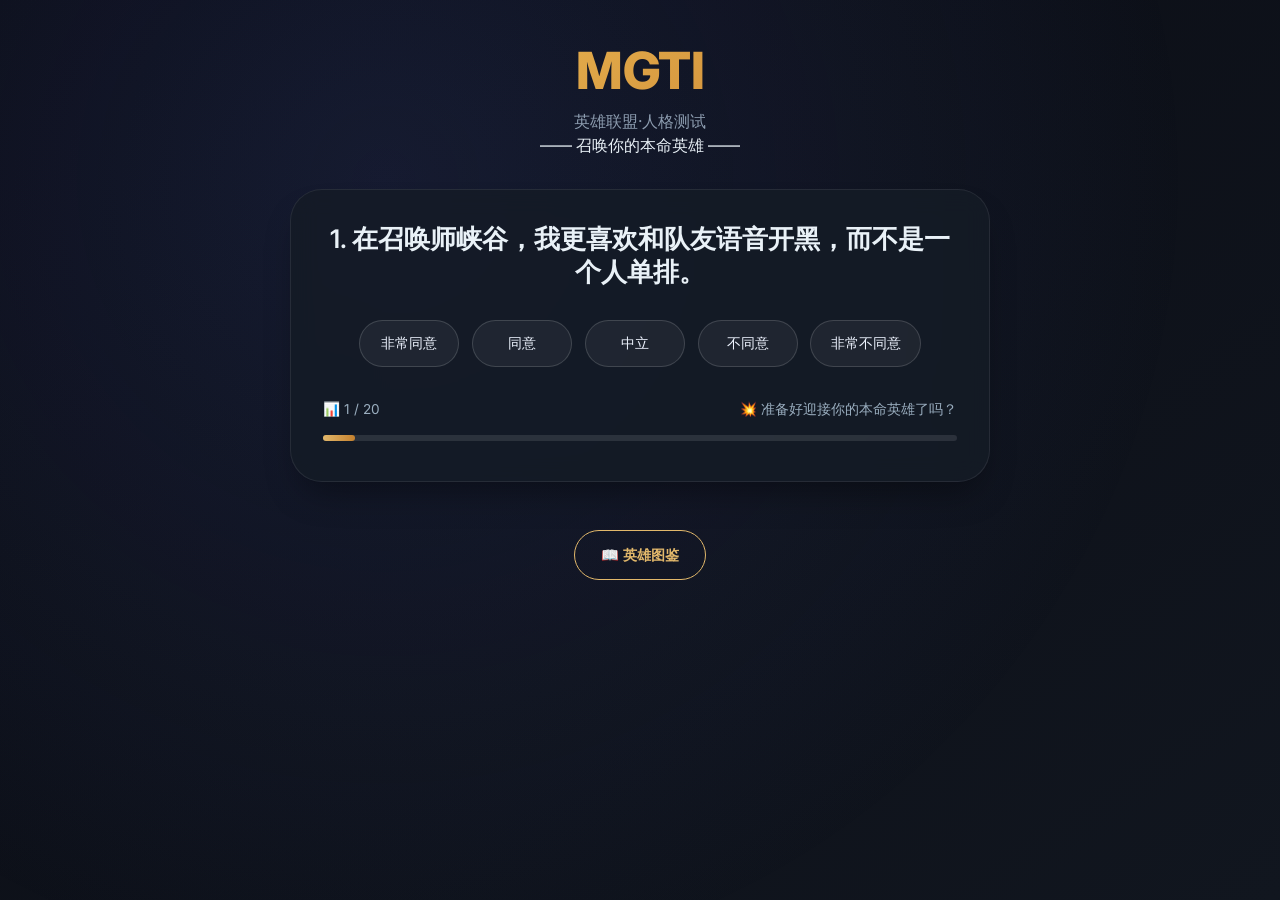
==== index.html @ b1c4b246 "root updated" ====
<!DOCTYPE html>
<html lang="zh-CN">

<head>
  <meta charset="UTF-8">
  <meta name="viewport" content="width=device-width, initial-scale=1.0, user-scalable=yes">
  <meta name="description" content="MGTI - 基于英雄联盟英雄人格的趣味测试，找到与你灵魂共鸣的英雄">
  <meta name="theme-color" content="#0a0c14">
  <title>MGTI · 英雄联盟人格测试</title>
  <link rel="stylesheet" href="frontend/css/style.css">
  <link
    href="https://fonts.googleapis.com/css2?family=Inter:opsz,wght@14..32,300;14..32,400;14..32,600;14..32,700&display=swap"
    rel="stylesheet">
</head>

<body>
  <div class="app-container">
    <main id="test-view" class="view active">
      <div class="hero-bg"></div>
      <div class="content-wrapper">
        <div class="brand">
          <h1>MGTI</h1>
          <p>英雄联盟·人格测试</p>
          <div class="brand-sub">—— 召唤你的本命英雄 ——</div>
        </div>

        <!-- 题目区域 -->
        <div id="question-area" class="question-card">
          <!-- 动态渲染题目 -->
        </div>

        <!-- 结果区域 -->
        <div id="result-area" class="result-card" style="display: none;">
          <!-- 动态渲染结果 -->
        </div>

        <!-- 进度提示（动态文案） -->
        <div id="progress-hint" class="progress-hint" style="display: none;"></div>

        <div class="nav-links">
          <a href="catalog.html" class="btn-outline">📖 英雄图鉴</a>
          <!-- 分享按钮将在结果页动态显示，此处预留容器 -->
        </div>
      </div>
    </main>
  </div>

  <script src="frontend/js/data.js"></script>
  <script src="frontend/js/test.js"></script>
</body>

</html>
---- frontend/css/style.css ----
* {
  margin: 0;
  padding: 0;
  box-sizing: border-box;
}

body {
  font-family: 'Inter', sans-serif;
  background: linear-gradient(145deg, #0a0c14 0%, #11161f 100%);
  color: #e9f1f7;
  min-height: 100vh;
  line-height: 1.5;
}

.app-container {
  max-width: 1280px;
  margin: 0 auto;
  padding: 2rem 1.5rem;
  position: relative;
}

.hero-bg {
  position: fixed;
  top: 0;
  left: 0;
  right: 0;
  bottom: 0;
  background: radial-gradient(circle at 30% 20%, rgba(80, 100, 200, 0.15), transparent 70%);
  pointer-events: none;
  z-index: 0;
}

.content-wrapper {
  position: relative;
  z-index: 2;
  max-width: 700px;
  margin: 0 auto;
}

.brand {
  text-align: center;
  margin-bottom: 2rem;
  animation: fadeInDown 0.6s ease;
}

.brand h1 {
  font-size: 3.2rem;
  font-weight: 800;
  background: linear-gradient(135deg, #f0c45a, #c87e2f);
  -webkit-background-clip: text;
  background-clip: text;
  color: transparent;
  letter-spacing: -0.5px;
}

.brand p {
  color: #8d9db0;
  font-size: 1rem;
}

.question-card,
.result-card {
  background: rgba(20, 28, 38, 0.85);
  backdrop-filter: blur(12px);
  border-radius: 32px;
  padding: 2rem 2rem 2.5rem;
  border: 1px solid rgba(255, 255, 255, 0.08);
  box-shadow: 0 20px 35px -12px rgba(0, 0, 0, 0.4);
  transition: all 0.25s;
  animation: fadeInUp 0.5s ease;
}

.question-text {
  font-size: 1.6rem;
  font-weight: 600;
  margin-bottom: 2rem;
  line-height: 1.3;
  text-align: center;
}

.options-list {
  display: flex;
  flex-wrap: wrap;
  justify-content: center;
  gap: 0.8rem;
  margin-bottom: 2rem;
}

.option-btn {
  background: rgba(255, 255, 255, 0.05);
  border: 1px solid rgba(255, 255, 255, 0.15);
  border-radius: 60px;
  padding: 0.8rem 1.2rem;
  font-size: 0.9rem;
  font-weight: 500;
  text-align: center;
  cursor: pointer;
  transition: all 0.2s;
  color: #eef4ff;
  min-width: 100px;
}

.option-btn:hover {
  background: rgba(210, 180, 100, 0.2);
  border-color: #e2b86b;
  transform: translateY(-2px);
}

.progress-info {
  display: flex;
  justify-content: space-between;
  font-size: 0.85rem;
  color: #9aaebf;
  margin-top: 1rem;
}

.result-card {
  text-align: center;
}

.champion-match {
  margin: 1.5rem 0;
}

.result-avatar {
  margin-bottom: 0.8rem;
}

.result-avatar img {
  width: 100px;
  height: 100px;
  border-radius: 50%;
  object-fit: cover;
  border: 2px solid #e2b86b;
}

.match-name {
  font-size: 2rem;
  font-weight: 800;
  background: linear-gradient(120deg, #ffd966, #ff9f4a);
  -webkit-background-clip: text;
  background-clip: text;
  color: transparent;
  margin: 0.5rem 0;
}

.match-title {
  font-size: 1rem;
  color: #c0cfdf;
}

.mbti-badge {
  display: inline-block;
  background: #2a3a44;
  padding: 0.3rem 1rem;
  border-radius: 40px;
  font-weight: 700;
  letter-spacing: 1px;
  margin: 1rem 0;
}

/* 深度解析区域样式 - 增强卡片感 */
.analysis-section {
  background: rgba(0, 0, 0, 0.4);
  border-radius: 28px;
  padding: 1.5rem;
  margin: 1.5rem 0;
  text-align: left;
  backdrop-filter: blur(4px);
  border: 1px solid rgba(226, 184, 107, 0.2);
}

.analysis-section h3 {
  font-size: 1.3rem;
  margin-bottom: 0.8rem;
  color: #e2b86b;
  border-left: 4px solid #e2b86b;
  padding-left: 12px;
}

.analysis-section p {
  margin-bottom: 0.8rem;
  line-height: 1.5;
}

.analysis-grid {
  display: flex;
  gap: 1rem;
  margin: 1rem 0;
  flex-wrap: wrap;
}

.strengths,
.weaknesses {
  flex: 1;
  background: rgba(255, 255, 255, 0.05);
  border-radius: 20px;
  padding: 1rem;
  min-width: 180px;
  transition: transform 0.2s;
}

.strengths:hover,
.weaknesses:hover {
  transform: translateY(-3px);
  background: rgba(255, 255, 255, 0.08);
}

.strengths strong,
.weaknesses strong {
  display: block;
  font-size: 1rem;
  margin-bottom: 0.5rem;
  color: #e2b86b;
}

.advice,
.quote {
  margin-top: 1rem;
  padding: 1rem;
  background: rgba(255, 255, 255, 0.03);
  border-radius: 20px;
  transition: background 0.2s;
}

.advice strong,
.quote strong {
  display: block;
  font-size: 0.95rem;
  margin-bottom: 0.5rem;
  color: #e2b86b;
}

.quote {
  font-style: italic;
  color: #d4c5a9;
  border-left: 3px solid #e2b86b;
}

/* 故事预览区域优化 */
.story-preview {
  background: rgba(0, 0, 0, 0.3);
  padding: 1.2rem;
  border-radius: 24px;
  margin: 1.5rem 0;
  font-size: 0.9rem;
  max-height: 200px;
  overflow-y: auto;
  text-align: left;
  color: #cbdbe2;
  border: 1px solid rgba(255, 255, 255, 0.05);
}

.story-preview strong {
  color: #e2b86b;
  display: block;
  margin-bottom: 0.5rem;
}

/* 按钮样式增强 */
.btn-primary,
.btn-outline {
  display: inline-block;
  padding: 0.8rem 1.6rem;
  border-radius: 40px;
  font-weight: 600;
  text-decoration: none;
  transition: 0.2s;
  cursor: pointer;
  border: none;
  font-size: 0.9rem;
}

.btn-primary {
  background: linear-gradient(95deg, #e2b86b, #c5812e);
  color: #0f111a;
  box-shadow: 0 6px 14px rgba(0, 0, 0, 0.2);
}

.btn-primary:hover {
  transform: translateY(-2px);
  filter: brightness(1.05);
}

.btn-outline {
  background: transparent;
  border: 1px solid #e2b86b;
  color: #e2b86b;
  margin-top: 1rem;
}

.btn-outline:hover {
  background: rgba(226, 184, 107, 0.1);
  transform: translateY(-2px);
}

/* 分享按钮样式（新增） */
.btn-share {
  background: rgba(255, 255, 255, 0.1);
  border: 1px solid rgba(255, 255, 255, 0.2);
  color: #fff;
  margin-left: 0.5rem;
}

.btn-share:hover {
  background: rgba(226, 184, 107, 0.2);
  border-color: #e2b86b;
}

.nav-links {
  text-align: center;
  margin-top: 2rem;
}

/* 图鉴页面样式 */
.catalog-page {
  max-width: 1400px;
}

.catalog-header {
  text-align: center;
  margin-bottom: 2rem;
  animation: fadeInDown 0.5s ease;
}

.filter-bar {
  display: flex;
  justify-content: center;
  gap: 1rem;
  flex-wrap: wrap;
  margin: 1.5rem 0;
}

.search-input,
.mbti-filter {
  padding: 0.7rem 1.2rem;
  border-radius: 60px;
  background: #1e2a32;
  border: 1px solid #33454f;
  color: white;
  font-size: 0.9rem;
  outline: none;
  transition: all 0.2s;
}

.search-input:focus,
.mbti-filter:focus {
  border-color: #e2b86b;
}

.champion-grid {
  display: grid;
  grid-template-columns: repeat(auto-fill, minmax(280px, 1fr));
  gap: 1.5rem;
  margin: 2rem 0;
}

.champion-card {
  background: rgba(15, 23, 32, 0.7);
  backdrop-filter: blur(6px);
  border-radius: 28px;
  padding: 1.2rem;
  border: 1px solid rgba(255, 255, 255, 0.05);
  transition: 0.2s;
  cursor: pointer;
  text-align: center;
  animation: fadeInUp 0.4s ease;
}

.champion-card:hover {
  transform: translateY(-5px);
  border-color: #e2b86b;
  background: rgba(30, 40, 52, 0.85);
}

.champion-avatar {
  width: 80px;
  height: 80px;
  margin: 0 auto 0.8rem;
  border-radius: 50%;
  overflow: hidden;
  background: #1e2a32;
  border: 2px solid #e2b86b;
}

.champion-avatar img {
  width: 100%;
  height: 100%;
  object-fit: cover;
}

.champion-name {
  font-size: 1.5rem;
  font-weight: 700;
  margin-bottom: 0.25rem;
}

.champion-title {
  font-size: 0.8rem;
  color: #b7c9d9;
  margin-bottom: 0.5rem;
}

.champion-mbti {
  display: inline-block;
  background: #2c3e44;
  padding: 0.2rem 0.8rem;
  border-radius: 20px;
  font-size: 0.7rem;
  font-weight: 600;
  margin: 0.5rem 0;
}

.story-snippet {
  font-size: 0.8rem;
  color: #b0bed0;
  line-height: 1.4;
  display: -webkit-box;
  -webkit-line-clamp: 3;
  -webkit-box-orient: vertical;
  overflow: hidden;
}

.back-home {
  text-align: center;
  margin-top: 2rem;
}

.loading {
  text-align: center;
  padding: 3rem;
  color: #aaa;
}

/* 模态框样式 */
.modal {
  display: none;
  position: fixed;
  top: 0;
  left: 0;
  width: 100%;
  height: 100%;
  background: rgba(0, 0, 0, 0.85);
  backdrop-filter: blur(10px);
  z-index: 1000;
  justify-content: center;
  align-items: center;
}

.modal-content {
  background: #141e26;
  max-width: 650px;
  width: 90%;
  border-radius: 32px;
  padding: 2rem;
  position: relative;
  border: 1px solid #e2b86b;
  max-height: 85vh;
  overflow-y: auto;
  animation: zoomIn 0.3s ease;
}

.close-modal {
  position: absolute;
  top: 15px;
  right: 25px;
  font-size: 28px;
  cursor: pointer;
  color: #ccc;
  transition: color 0.2s;
}

.close-modal:hover {
  color: #e2b86b;
}

.modal-splash {
  margin-bottom: 1rem;
  border-radius: 16px;
  overflow: hidden;
}

.modal-splash img {
  width: 100%;
  display: block;
}

/* 动画定义 */
@keyframes fadeInDown {
  from {
    opacity: 0;
    transform: translateY(-20px);
  }

  to {
    opacity: 1;
    transform: translateY(0);
  }
}

@keyframes fadeInUp {
  from {
    opacity: 0;
    transform: translateY(20px);
  }

  to {
    opacity: 1;
    transform: translateY(0);
  }
}

@keyframes zoomIn {
  from {
    opacity: 0;
    transform: scale(0.95);
  }

  to {
    opacity: 1;
    transform: scale(1);
  }
}

/* 响应式调整 */
@media (max-width: 640px) {
  .app-container {
    padding: 1rem;
  }

  .question-text {
    font-size: 1.3rem;
  }

  .option-btn {
    padding: 0.6rem 1rem;
    font-size: 0.8rem;
    min-width: 70px;
  }

  .champion-grid {
    grid-template-columns: repeat(auto-fill, minmax(220px, 1fr));
  }

  .champion-name {
    font-size: 1.2rem;
  }

  .modal-content {
    padding: 1.2rem;
  }

  .analysis-grid {
    flex-direction: column;
  }
}
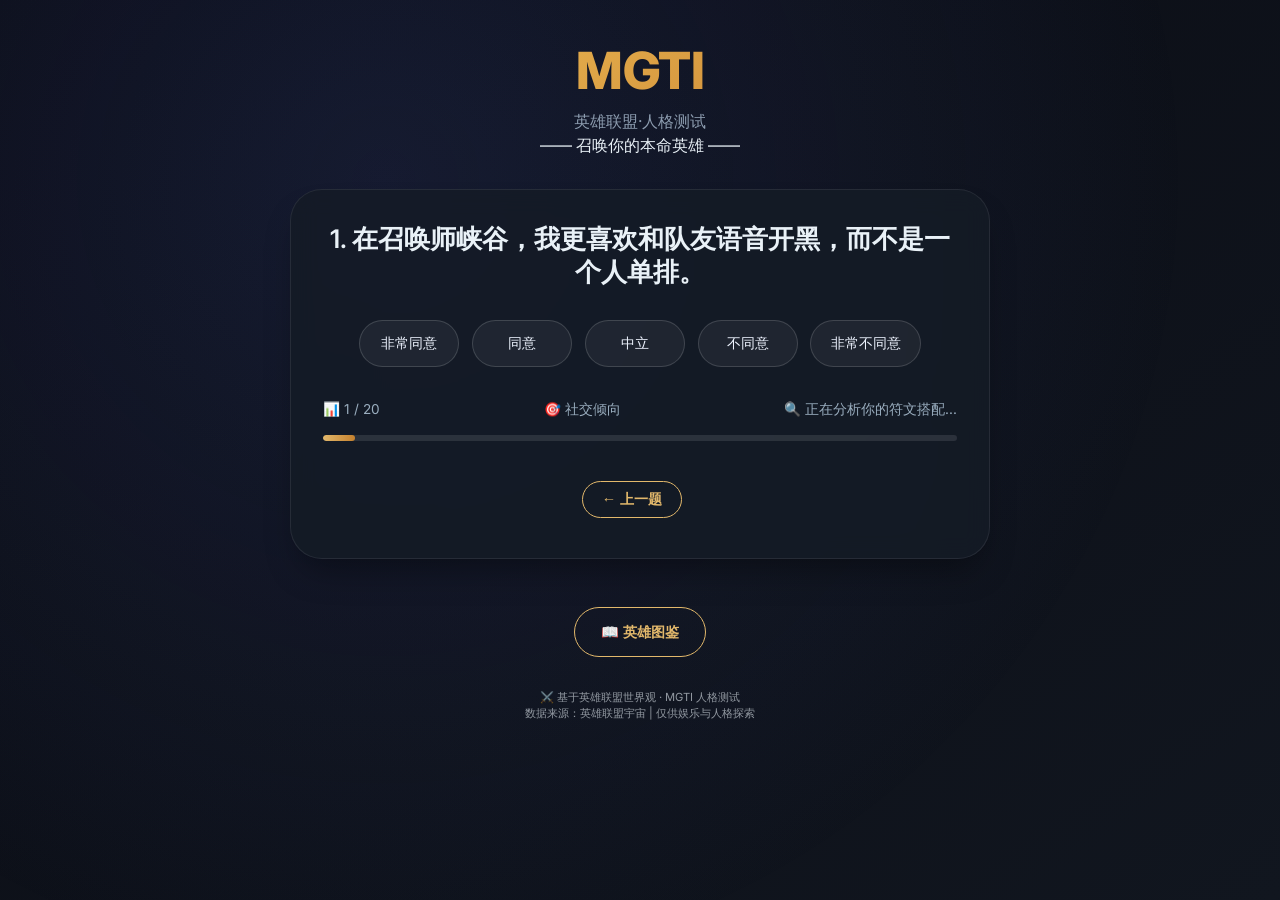
==== commit 2bd01aab: "v2.0 outfit changed" ====
--- a/index.html
+++ b/index.html
@@ -4,13 +4,16 @@
 <head>
   <meta charset="UTF-8">
   <meta name="viewport" content="width=device-width, initial-scale=1.0, user-scalable=yes">
-  <meta name="description" content="MGTI - 基于英雄联盟英雄人格的趣味测试，找到与你灵魂共鸣的英雄">
+  <meta name="description" content="MGTI - 基于英雄联盟英雄人格的趣味测试，通过MBTI人格理论找到与你灵魂共鸣的本命英雄">
+  <meta name="keywords" content="英雄联盟,MBTI,人格测试,英雄联盟测试,本命英雄,符文之地">
   <meta name="theme-color" content="#0a0c14">
-  <title>MGTI · 英雄联盟人格测试</title>
+  <title>MGTI · 英雄联盟人格测试 · 召唤你的本命英雄</title>
   <link rel="stylesheet" href="frontend/css/style.css">
   <link
     href="https://fonts.googleapis.com/css2?family=Inter:opsz,wght@14..32,300;14..32,400;14..32,600;14..32,700&display=swap"
     rel="stylesheet">
+  <!-- 可选：添加 favicon -->
+  <!-- <link rel="icon" type="image/x-icon" href="favicon.ico"> -->
 </head>
 
 <body>
@@ -24,9 +27,19 @@
           <div class="brand-sub">—— 召唤你的本命英雄 ——</div>
         </div>
 
+        <!-- 进度恢复提示横幅（默认隐藏，由 test.js 控制） -->
+        <div id="resume-banner"
+          style="display: none; background: rgba(226, 184, 107, 0.2); border: 1px solid #e2b86b; border-radius: 60px; padding: 0.8rem 1rem; margin-bottom: 1.5rem; text-align: center; backdrop-filter: blur(8px);">
+          <span>📌 检测到未完成的测试，是否继续？</span>
+          <button id="resume-yes"
+            style="margin-left: 1rem; background: #e2b86b; border: none; border-radius: 40px; padding: 0.3rem 1rem; cursor: pointer; font-weight: bold;">继续</button>
+          <button id="resume-no"
+            style="margin-left: 0.5rem; background: transparent; border: 1px solid #e2b86b; border-radius: 40px; padding: 0.3rem 1rem; cursor: pointer;">重新开始</button>
+        </div>
+
         <!-- 题目区域 -->
         <div id="question-area" class="question-card">
-          <!-- 动态渲染题目 -->
+          <div class="loading">✨ 正在加载召唤师峡谷...</div>
         </div>
 
         <!-- 结果区域 -->
@@ -34,13 +47,14 @@
           <!-- 动态渲染结果 -->
         </div>
 
-        <!-- 进度提示（动态文案） -->
-        <div id="progress-hint" class="progress-hint" style="display: none;"></div>
-
         <div class="nav-links">
           <a href="catalog.html" class="btn-outline">📖 英雄图鉴</a>
-          <!-- 分享按钮将在结果页动态显示，此处预留容器 -->
         </div>
+
+        <footer style="text-align: center; margin-top: 2rem; font-size: 0.7rem; opacity: 0.6;">
+          <p>⚔️ 基于英雄联盟世界观 · MGTI 人格测试</p>
+          <p>数据来源：英雄联盟宇宙 | 仅供娱乐与人格探索</p>
+        </footer>
       </div>
     </main>
   </div>
--- a/frontend/css/style.css
+++ b/frontend/css/style.css
@@ -10,6 +10,7 @@
   color: #e9f1f7;
   min-height: 100vh;
   line-height: 1.5;
+  overflow-x: hidden;
 }
 
 .app-container {
@@ -19,6 +20,7 @@
   position: relative;
 }
 
+/* 动态背景光效 */
 .hero-bg {
   position: fixed;
   top: 0;
@@ -28,6 +30,24 @@
   background: radial-gradient(circle at 30% 20%, rgba(80, 100, 200, 0.15), transparent 70%);
   pointer-events: none;
   z-index: 0;
+  animation: bgPulse 12s ease-in-out infinite;
+}
+
+@keyframes bgPulse {
+  0% {
+    opacity: 0.5;
+    transform: scale(1);
+  }
+
+  50% {
+    opacity: 1;
+    transform: scale(1.05);
+  }
+
+  100% {
+    opacity: 0.5;
+    transform: scale(1);
+  }
 }
 
 .content-wrapper {
@@ -67,7 +87,7 @@
   border: 1px solid rgba(255, 255, 255, 0.08);
   box-shadow: 0 20px 35px -12px rgba(0, 0, 0, 0.4);
   transition: all 0.25s;
-  animation: fadeInUp 0.5s ease;
+  animation: fadeInUp 0.5s cubic-bezier(0.2, 0.9, 0.4, 1.1);
 }
 
 .question-text {
@@ -98,12 +118,21 @@
   transition: all 0.2s;
   color: #eef4ff;
   min-width: 100px;
+  /* 移动端触摸优化 */
+  min-height: 44px;
+  touch-action: manipulation;
 }
 
 .option-btn:hover {
   background: rgba(210, 180, 100, 0.2);
   border-color: #e2b86b;
   transform: translateY(-2px);
+}
+
+.option-btn:active {
+  transform: scale(0.96);
+  background: rgba(210, 180, 100, 0.4);
+  box-shadow: 0 2px 8px rgba(0, 0, 0, 0.3);
 }
 
 .progress-info {
@@ -114,6 +143,35 @@
   margin-top: 1rem;
 }
 
+/* 进度条美化：渐变条纹 + 发光 */
+.progress-bar-container {
+  margin-top: 1rem;
+  height: 6px;
+  background: rgba(255, 255, 255, 0.1);
+  border-radius: 3px;
+  overflow: hidden;
+}
+
+.progress-bar-fill {
+  width: 0%;
+  height: 100%;
+  background: linear-gradient(90deg, #e2b86b, #c5812e, #e2b86b);
+  background-size: 200% 100%;
+  border-radius: 3px;
+  transition: width 0.3s ease;
+  animation: shimmer 1.5s infinite linear;
+}
+
+@keyframes shimmer {
+  0% {
+    background-position: 100% 0;
+  }
+
+  100% {
+    background-position: -100% 0;
+  }
+}
+
 .result-card {
   text-align: center;
 }
@@ -132,6 +190,11 @@
   border-radius: 50%;
   object-fit: cover;
   border: 2px solid #e2b86b;
+  transition: transform 0.3s;
+}
+
+.result-avatar img:hover {
+  transform: scale(1.05);
 }
 
 .match-name {
@@ -168,6 +231,12 @@
   text-align: left;
   backdrop-filter: blur(4px);
   border: 1px solid rgba(226, 184, 107, 0.2);
+  transition: transform 0.2s, box-shadow 0.2s;
+}
+
+.analysis-section:hover {
+  transform: translateY(-2px);
+  box-shadow: 0 10px 20px -5px rgba(0, 0, 0, 0.4);
 }
 
 .analysis-section h3 {
@@ -280,6 +349,7 @@
 .btn-primary:hover {
   transform: translateY(-2px);
   filter: brightness(1.05);
+  box-shadow: 0 8px 18px rgba(0, 0, 0, 0.3);
 }
 
 .btn-outline {
@@ -294,7 +364,7 @@
   transform: translateY(-2px);
 }
 
-/* 分享按钮样式（新增） */
+/* 分享按钮样式 */
 .btn-share {
   background: rgba(255, 255, 255, 0.1);
   border: 1px solid rgba(255, 255, 255, 0.2);
@@ -341,6 +411,7 @@
   font-size: 0.9rem;
   outline: none;
   transition: all 0.2s;
+  min-height: 44px;
 }
 
 .search-input:focus,
@@ -361,16 +432,17 @@
   border-radius: 28px;
   padding: 1.2rem;
   border: 1px solid rgba(255, 255, 255, 0.05);
-  transition: 0.2s;
+  transition: all 0.25s cubic-bezier(0.2, 0.9, 0.4, 1.1);
   cursor: pointer;
   text-align: center;
   animation: fadeInUp 0.4s ease;
 }
 
 .champion-card:hover {
-  transform: translateY(-5px);
+  transform: translateY(-6px) scale(1.02);
   border-color: #e2b86b;
-  background: rgba(30, 40, 52, 0.85);
+  background: rgba(30, 40, 52, 0.9);
+  box-shadow: 0 20px 25px -12px rgba(0, 0, 0, 0.5);
 }
 
 .champion-avatar {
@@ -381,6 +453,11 @@
   overflow: hidden;
   background: #1e2a32;
   border: 2px solid #e2b86b;
+  transition: transform 0.2s;
+}
+
+.champion-card:hover .champion-avatar {
+  transform: scale(1.05);
 }
 
 .champion-avatar img {
@@ -409,6 +486,12 @@
   font-size: 0.7rem;
   font-weight: 600;
   margin: 0.5rem 0;
+  transition: background 0.2s;
+}
+
+.champion-card:hover .champion-mbti {
+  background: #e2b86b;
+  color: #0f111a;
 }
 
 .story-snippet {
@@ -430,6 +513,20 @@
   text-align: center;
   padding: 3rem;
   color: #aaa;
+  animation: pulse 1.2s infinite ease-in-out;
+}
+
+@keyframes pulse {
+
+  0%,
+  100% {
+    opacity: 0.6;
+  }
+
+  50% {
+    opacity: 1;
+    text-shadow: 0 0 5px rgba(226, 184, 107, 0.5);
+  }
 }
 
 /* 模态框样式 */
@@ -460,6 +557,21 @@
   animation: zoomIn 0.3s ease;
 }
 
+/* 模态框滚动条美化 */
+.modal-content::-webkit-scrollbar {
+  width: 6px;
+}
+
+.modal-content::-webkit-scrollbar-track {
+  background: #1e2a32;
+  border-radius: 3px;
+}
+
+.modal-content::-webkit-scrollbar-thumb {
+  background: #e2b86b;
+  border-radius: 3px;
+}
+
 .close-modal {
   position: absolute;
   top: 15px;
@@ -536,6 +648,7 @@
     padding: 0.6rem 1rem;
     font-size: 0.8rem;
     min-width: 70px;
+    min-height: 40px;
   }
 
   .champion-grid {
@@ -553,4 +666,11 @@
   .analysis-grid {
     flex-direction: column;
   }
+}
+
+/* 平板横屏优化 */
+@media (min-width: 768px) and (max-width: 1024px) and (orientation: landscape) {
+  .champion-grid {
+    grid-template-columns: repeat(auto-fill, minmax(240px, 1fr));
+  }
 }
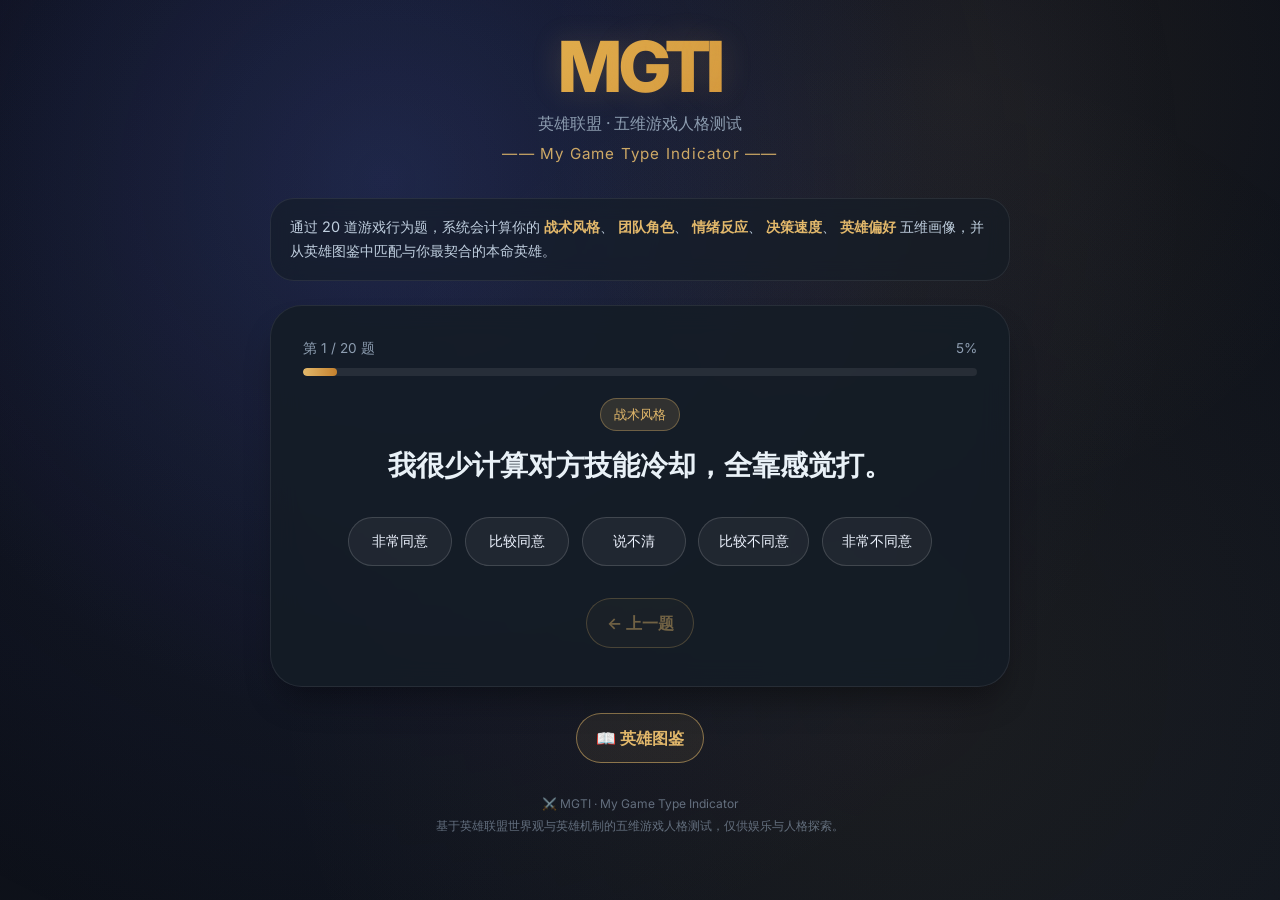
==== commit a1cc1b48: "v2.0" ====
--- a/index.html
+++ b/index.html
@@ -4,63 +4,91 @@
 <head>
   <meta charset="UTF-8">
   <meta name="viewport" content="width=device-width, initial-scale=1.0, user-scalable=yes">
-  <meta name="description" content="MGTI - 基于英雄联盟英雄人格的趣味测试，通过MBTI人格理论找到与你灵魂共鸣的本命英雄">
-  <meta name="keywords" content="英雄联盟,MBTI,人格测试,英雄联盟测试,本命英雄,符文之地">
+  <meta name="description"
+    content="MGTI 英雄联盟人格测试 - 基于 My Game Type Indicator 五维游戏人格体系，通过战术风格、团队角色、情绪反应、决策速度与英雄偏好，匹配与你最契合的本命英雄。">
+  <meta name="keywords" content="英雄联盟,MGTI,My Game Type Indicator,人格测试,英雄联盟测试,本命英雄,符文之地,游戏人格">
   <meta name="theme-color" content="#0a0c14">
+
+  <meta property="og:title" content="MGTI · 英雄联盟人格测试 · 召唤你的本命英雄">
+  <meta property="og:description" content="回答 20 道游戏行为题，生成你的 MGTI 五维人格画像，并匹配最契合你的英雄联盟本命英雄。">
+  <meta property="og:type" content="website">
+
   <title>MGTI · 英雄联盟人格测试 · 召唤你的本命英雄</title>
+
   <link rel="stylesheet" href="frontend/css/style.css">
+  <link rel="preconnect" href="https://fonts.googleapis.com">
+  <link rel="preconnect" href="https://fonts.gstatic.com" crossorigin>
   <link
-    href="https://fonts.googleapis.com/css2?family=Inter:opsz,wght@14..32,300;14..32,400;14..32,600;14..32,700&display=swap"
+    href="https://fonts.googleapis.com/css2?family=Inter:opsz,wght@14..32,300;14..32,400;14..32,600;14..32,700;14..32,800&display=swap"
     rel="stylesheet">
-  <!-- 可选：添加 favicon -->
-  <!-- <link rel="icon" type="image/x-icon" href="favicon.ico"> -->
+
+  <script src="frontend/js/data.js" defer></script>
+  <script src="frontend/js/test.js" defer></script>
 </head>
 
 <body>
   <div class="app-container">
     <main id="test-view" class="view active">
       <div class="hero-bg"></div>
+
       <div class="content-wrapper">
-        <div class="brand">
+        <header class="brand">
           <h1>MGTI</h1>
-          <p>英雄联盟·人格测试</p>
-          <div class="brand-sub">—— 召唤你的本命英雄 ——</div>
-        </div>
+          <p>英雄联盟 · 五维游戏人格测试</p>
+          <div class="brand-sub">—— My Game Type Indicator ——</div>
+        </header>
+
+        <section class="intro-card" aria-label="MGTI 体系介绍" style="margin-bottom: 1.5rem;">
+          <div
+            style="background: rgba(20, 28, 38, 0.62); border: 1px solid rgba(255, 255, 255, 0.08); border-radius: 24px; padding: 1rem 1.2rem; color: #c0cfdf; font-size: 0.9rem; line-height: 1.7; backdrop-filter: blur(10px);">
+            <p>
+              通过 20 道游戏行为题，系统会计算你的
+              <strong style="color:#e2b86b;">战术风格</strong>、
+              <strong style="color:#e2b86b;">团队角色</strong>、
+              <strong style="color:#e2b86b;">情绪反应</strong>、
+              <strong style="color:#e2b86b;">决策速度</strong>、
+              <strong style="color:#e2b86b;">英雄偏好</strong>
+              五维画像，并从英雄图鉴中匹配与你最契合的本命英雄。
+            </p>
+          </div>
+        </section>
 
         <!-- 进度恢复提示横幅（默认隐藏，由 test.js 控制） -->
         <div id="resume-banner"
           style="display: none; background: rgba(226, 184, 107, 0.2); border: 1px solid #e2b86b; border-radius: 60px; padding: 0.8rem 1rem; margin-bottom: 1.5rem; text-align: center; backdrop-filter: blur(8px);">
-          <span>📌 检测到未完成的测试，是否继续？</span>
+          <span>📌 检测到未完成的 MGTI 测试，是否继续？</span>
           <button id="resume-yes"
             style="margin-left: 1rem; background: #e2b86b; border: none; border-radius: 40px; padding: 0.3rem 1rem; cursor: pointer; font-weight: bold;">继续</button>
           <button id="resume-no"
-            style="margin-left: 0.5rem; background: transparent; border: 1px solid #e2b86b; border-radius: 40px; padding: 0.3rem 1rem; cursor: pointer;">重新开始</button>
+            style="margin-left: 0.5rem; background: transparent; border: 1px solid #e2b86b; color: #e2b86b; border-radius: 40px; padding: 0.3rem 1rem; cursor: pointer;">重新开始</button>
         </div>
 
-        <!-- 题目区域 -->
-        <div id="question-area" class="question-card">
+        <!-- 题目区域，由 test.js 动态渲染 -->
+        <section id="question-area" class="question-card" aria-live="polite" aria-label="MGTI 测试题目">
           <div class="loading">✨ 正在加载召唤师峡谷...</div>
-        </div>
+        </section>
 
-        <!-- 结果区域 -->
-        <div id="result-area" class="result-card" style="display: none;">
-          <!-- 动态渲染结果 -->
-        </div>
+        <!-- 结果区域，由 test.js 动态渲染 -->
+        <section id="result-area" class="result-card" aria-live="polite" aria-label="MGTI 测试结果" style="display: none;">
+        </section>
 
-        <div class="nav-links">
+        <nav class="nav-links" aria-label="页面导航">
           <a href="catalog.html" class="btn-outline">📖 英雄图鉴</a>
-        </div>
+        </nav>
 
-        <footer style="text-align: center; margin-top: 2rem; font-size: 0.7rem; opacity: 0.6;">
-          <p>⚔️ 基于英雄联盟世界观 · MGTI 人格测试</p>
-          <p>数据来源：英雄联盟宇宙 | 仅供娱乐与人格探索</p>
+        <footer style="text-align: center; margin-top: 2rem; font-size: 0.75rem; opacity: 0.65;">
+          <p>⚔️ MGTI · My Game Type Indicator</p>
+          <p>基于英雄联盟世界观与英雄机制的五维游戏人格测试，仅供娱乐与人格探索。</p>
         </footer>
       </div>
     </main>
   </div>
 
-  <script src="frontend/js/data.js"></script>
-  <script src="frontend/js/test.js"></script>
+  <noscript>
+    <div style="padding: 1rem; text-align: center; color: #e2b86b;">
+      本页面需要启用 JavaScript 才能开始 MGTI 测试。
+    </div>
+  </noscript>
 </body>
 
 </html>
--- a/frontend/css/style.css
+++ b/frontend/css/style.css
@@ -1,62 +1,138 @@
+/* =========================================================
+   MGTI · My Game Type Indicator
+   英雄联盟五维游戏人格测试
+   Global Style Sheet
+   ========================================================= */
+
+/* ==================== CSS Variables ==================== */
+:root {
+  --bg-0: #070a11;
+  --bg-1: #0a0c14;
+  --bg-2: #11161f;
+  --bg-3: #141c26;
+  --bg-4: #1b2633;
+
+  --card-bg: rgba(20, 28, 38, 0.86);
+  --card-bg-soft: rgba(20, 28, 38, 0.62);
+  --card-border: rgba(255, 255, 255, 0.08);
+  --card-border-strong: rgba(226, 184, 107, 0.42);
+
+  --text-main: #e9f1f7;
+  --text-sub: #c0cfdf;
+  --text-muted: #8d9db0;
+  --text-faint: #667386;
+
+  --gold: #e2b86b;
+  --gold-strong: #f0c45a;
+  --gold-dark: #c5812e;
+  --gold-soft: rgba(226, 184, 107, 0.2);
+  --gold-soft-2: rgba(226, 184, 107, 0.12);
+
+  --blue-soft: rgba(80, 100, 200, 0.15);
+  --danger: #ff6b6b;
+  --success: #7ddc9b;
+
+  --shadow-soft: 0 20px 35px -12px rgba(0, 0, 0, 0.45);
+  --shadow-strong: 0 28px 60px rgba(0, 0, 0, 0.55);
+
+  --radius-sm: 12px;
+  --radius-md: 18px;
+  --radius-lg: 24px;
+  --radius-xl: 32px;
+  --radius-pill: 999px;
+
+  --container-width: 1280px;
+  --content-width: 740px;
+
+  --ease-out: cubic-bezier(0.2, 0.9, 0.4, 1.1);
+  --ease-soft: cubic-bezier(0.22, 1, 0.36, 1);
+}
+
+/* ==================== Reset ==================== */
 * {
   margin: 0;
   padding: 0;
   box-sizing: border-box;
 }
 
+html {
+  min-height: 100%;
+  scroll-behavior: smooth;
+}
+
 body {
-  font-family: 'Inter', sans-serif;
-  background: linear-gradient(145deg, #0a0c14 0%, #11161f 100%);
-  color: #e9f1f7;
   min-height: 100vh;
+  font-family: "Inter", "PingFang SC", "Microsoft YaHei", "Helvetica Neue", Arial, sans-serif;
+  background:
+    radial-gradient(circle at 30% 20%, rgba(80, 100, 200, 0.16), transparent 34rem),
+    radial-gradient(circle at 75% 10%, rgba(226, 184, 107, 0.08), transparent 26rem),
+    linear-gradient(145deg, var(--bg-1) 0%, var(--bg-2) 100%);
+  color: var(--text-main);
   line-height: 1.5;
   overflow-x: hidden;
 }
 
+img {
+  max-width: 100%;
+  display: block;
+}
+
+button,
+input,
+select,
+textarea {
+  font: inherit;
+}
+
+button,
+a {
+  -webkit-tap-highlight-color: transparent;
+}
+
+a {
+  color: inherit;
+}
+
+::selection {
+  background: rgba(226, 184, 107, 0.35);
+  color: #fff;
+}
+
+/* ==================== Layout ==================== */
 .app-container {
-  max-width: 1280px;
+  max-width: var(--container-width);
   margin: 0 auto;
   padding: 2rem 1.5rem;
   position: relative;
 }
 
-/* 动态背景光效 */
+.content-wrapper {
+  position: relative;
+  z-index: 2;
+  max-width: var(--content-width);
+  margin: 0 auto;
+}
+
+.view {
+  width: 100%;
+}
+
+.view.active {
+  display: block;
+}
+
 .hero-bg {
   position: fixed;
-  top: 0;
-  left: 0;
-  right: 0;
-  bottom: 0;
-  background: radial-gradient(circle at 30% 20%, rgba(80, 100, 200, 0.15), transparent 70%);
+  inset: 0;
+  background:
+    radial-gradient(circle at 30% 20%, rgba(80, 100, 200, 0.15), transparent 70%),
+    radial-gradient(circle at 70% 75%, rgba(226, 184, 107, 0.06), transparent 56%);
   pointer-events: none;
   z-index: 0;
   animation: bgPulse 12s ease-in-out infinite;
 }
 
-@keyframes bgPulse {
-  0% {
-    opacity: 0.5;
-    transform: scale(1);
-  }
-
-  50% {
-    opacity: 1;
-    transform: scale(1.05);
-  }
-
-  100% {
-    opacity: 0.5;
-    transform: scale(1);
-  }
-}
-
-.content-wrapper {
-  position: relative;
-  z-index: 2;
-  max-width: 700px;
-  margin: 0 auto;
-}
-
+/* ==================== Brand ==================== */
 .brand {
   text-align: center;
   margin-bottom: 2rem;
@@ -64,38 +140,117 @@
 }
 
 .brand h1 {
-  font-size: 3.2rem;
+  font-size: clamp(2.7rem, 8vw, 4.4rem);
   font-weight: 800;
-  background: linear-gradient(135deg, #f0c45a, #c87e2f);
+  line-height: 1;
+  background: linear-gradient(135deg, var(--gold-strong), var(--gold-dark));
   -webkit-background-clip: text;
   background-clip: text;
   color: transparent;
-  letter-spacing: -0.5px;
+  letter-spacing: -0.05em;
+  text-shadow: 0 0 30px rgba(226, 184, 107, 0.18);
 }
 
 .brand p {
-  color: #8d9db0;
+  color: var(--text-muted);
   font-size: 1rem;
-}
-
+  margin-top: 0.55rem;
+}
+
+.brand-sub,
+.mgti-subtitle {
+  margin-top: 0.5rem;
+  color: var(--gold);
+  font-size: 0.95rem;
+  letter-spacing: 0.08em;
+  opacity: 0.9;
+}
+
+/* ==================== Cards ==================== */
 .question-card,
 .result-card {
-  background: rgba(20, 28, 38, 0.85);
-  backdrop-filter: blur(12px);
-  border-radius: 32px;
-  padding: 2rem 2rem 2.5rem;
-  border: 1px solid rgba(255, 255, 255, 0.08);
-  box-shadow: 0 20px 35px -12px rgba(0, 0, 0, 0.4);
-  transition: all 0.25s;
-  animation: fadeInUp 0.5s cubic-bezier(0.2, 0.9, 0.4, 1.1);
+  background: var(--card-bg);
+  backdrop-filter: blur(14px);
+  border-radius: var(--radius-xl);
+  padding: 2rem 2rem 2.4rem;
+  border: 1px solid var(--card-border);
+  box-shadow: var(--shadow-soft);
+  transition: transform 0.25s ease, border-color 0.25s ease, box-shadow 0.25s ease;
+  animation: fadeInUp 0.5s var(--ease-out);
+}
+
+.question-card:hover,
+.result-card:hover {
+  border-color: rgba(255, 255, 255, 0.12);
+}
+
+.intro-card {
+  animation: fadeInUp 0.45s ease;
+}
+
+.loading {
+  width: 100%;
+  padding: 2rem 1rem;
+  text-align: center;
+  color: var(--gold);
+  font-size: 1rem;
+  opacity: 0.95;
+}
+
+/* ==================== Progress ==================== */
+.progress-wrap {
+  margin-bottom: 1.4rem;
+}
+
+.progress-meta {
+  display: flex;
+  justify-content: space-between;
+  align-items: center;
+  margin-bottom: 0.6rem;
+  color: var(--text-muted);
+  font-size: 0.85rem;
+}
+
+.progress-bar-bg {
+  width: 100%;
+  height: 8px;
+  background: rgba(255, 255, 255, 0.08);
+  border-radius: var(--radius-pill);
+  overflow: hidden;
+}
+
+.progress-bar-fill {
+  height: 100%;
+  background: linear-gradient(90deg, var(--gold), var(--gold-dark));
+  border-radius: var(--radius-pill);
+  transition: width 0.25s ease;
+}
+
+/* ==================== Question ==================== */
+.dimension-pill {
+  text-align: center;
+  margin-bottom: 1rem;
+}
+
+.dimension-pill span {
+  display: inline-flex;
+  align-items: center;
+  gap: 0.35rem;
+  padding: 0.35rem 0.8rem;
+  border-radius: var(--radius-pill);
+  background: rgba(226, 184, 107, 0.14);
+  border: 1px solid rgba(226, 184, 107, 0.35);
+  color: var(--gold);
+  font-size: 0.8rem;
 }
 
 .question-text {
-  font-size: 1.6rem;
-  font-weight: 600;
+  font-size: clamp(1.35rem, 4vw, 1.75rem);
+  font-weight: 650;
   margin-bottom: 2rem;
-  line-height: 1.3;
+  line-height: 1.35;
   text-align: center;
+  color: var(--text-main);
 }
 
 .options-list {
@@ -107,501 +262,596 @@
 }
 
 .option-btn {
+  min-width: 104px;
+  min-height: 44px;
+  padding: 0.8rem 1.2rem;
+  border-radius: 60px;
+  border: 1px solid rgba(255, 255, 255, 0.15);
   background: rgba(255, 255, 255, 0.05);
-  border: 1px solid rgba(255, 255, 255, 0.15);
-  border-radius: 60px;
-  padding: 0.8rem 1.2rem;
+  color: #eef4ff;
   font-size: 0.9rem;
-  font-weight: 500;
+  font-weight: 520;
   text-align: center;
   cursor: pointer;
-  transition: all 0.2s;
-  color: #eef4ff;
-  min-width: 100px;
-  /* 移动端触摸优化 */
-  min-height: 44px;
   touch-action: manipulation;
+  transition: transform 0.2s ease, background 0.2s ease, border-color 0.2s ease, box-shadow 0.2s ease;
 }
 
 .option-btn:hover {
   background: rgba(210, 180, 100, 0.2);
-  border-color: #e2b86b;
+  border-color: var(--gold);
   transform: translateY(-2px);
+  box-shadow: 0 10px 22px rgba(0, 0, 0, 0.22);
 }
 
 .option-btn:active {
   transform: scale(0.96);
-  background: rgba(210, 180, 100, 0.4);
-  box-shadow: 0 2px 8px rgba(0, 0, 0, 0.3);
-}
-
-.progress-info {
+  background: rgba(210, 180, 100, 0.34);
+}
+
+.question-actions {
   display: flex;
-  justify-content: space-between;
+  justify-content: center;
+  gap: 0.8rem;
+}
+
+/* ==================== Buttons ==================== */
+.btn-primary,
+.btn-outline {
+  display: inline-flex;
+  align-items: center;
+  justify-content: center;
+  min-height: 44px;
+  padding: 0.75rem 1.2rem;
+  border-radius: var(--radius-pill);
+  text-decoration: none;
+  cursor: pointer;
+  transition: transform 0.2s ease, background 0.2s ease, border-color 0.2s ease, box-shadow 0.2s ease, opacity 0.2s ease;
+  user-select: none;
+}
+
+.btn-primary {
+  border: 1px solid rgba(226, 184, 107, 0.82);
+  background: linear-gradient(135deg, var(--gold), var(--gold-dark));
+  color: #1a1207;
+  font-weight: 750;
+  box-shadow: 0 12px 26px rgba(197, 129, 46, 0.24);
+}
+
+.btn-primary:hover {
+  transform: translateY(-2px);
+  box-shadow: 0 16px 32px rgba(197, 129, 46, 0.3);
+}
+
+.btn-outline {
+  border: 1px solid rgba(226, 184, 107, 0.55);
+  background: rgba(226, 184, 107, 0.07);
+  color: var(--gold);
+  font-weight: 620;
+}
+
+.btn-outline:hover {
+  transform: translateY(-2px);
+  background: rgba(226, 184, 107, 0.16);
+  border-color: rgba(226, 184, 107, 0.9);
+}
+
+.btn-primary:disabled,
+.btn-outline:disabled,
+button:disabled {
+  opacity: 0.45;
+  cursor: not-allowed;
+  transform: none;
+}
+
+.nav-links {
+  display: flex;
+  justify-content: center;
+  gap: 0.85rem;
+  margin-top: 1.6rem;
+  flex-wrap: wrap;
+}
+
+.back-home {
+  display: flex;
+  justify-content: center;
+  margin-top: 2rem;
+}
+
+/* ==================== Result ==================== */
+.result-content {
+  animation: fadeInUp 0.45s var(--ease-soft);
+}
+
+.result-hero {
+  text-align: center;
+}
+
+.hero-avatar-wrap {
+  display: flex;
+  justify-content: center;
+  margin-bottom: 1rem;
+}
+
+.hero-avatar {
+  width: 108px;
+  height: 108px;
+  object-fit: cover;
+  border-radius: 50%;
+  border: 2px solid var(--gold);
+  box-shadow: 0 0 24px rgba(226, 184, 107, 0.35);
+}
+
+.result-label {
+  color: var(--text-muted);
   font-size: 0.85rem;
-  color: #9aaebf;
-  margin-top: 1rem;
-}
-
-/* 进度条美化：渐变条纹 + 发光 */
-.progress-bar-container {
-  margin-top: 1rem;
-  height: 6px;
-  background: rgba(255, 255, 255, 0.1);
-  border-radius: 3px;
-  overflow: hidden;
-}
-
-.progress-bar-fill {
-  width: 0%;
-  height: 100%;
-  background: linear-gradient(90deg, #e2b86b, #c5812e, #e2b86b);
-  background-size: 200% 100%;
-  border-radius: 3px;
-  transition: width 0.3s ease;
-  animation: shimmer 1.5s infinite linear;
-}
-
-@keyframes shimmer {
-  0% {
-    background-position: 100% 0;
-  }
-
-  100% {
-    background-position: -100% 0;
-  }
-}
-
-.result-card {
+  margin-bottom: 0.35rem;
+}
+
+.result-section {
+  margin-top: 1.2rem;
+}
+
+.result-section h3 {
+  font-size: 1.05rem;
+  color: var(--text-main);
+  margin-bottom: 0.8rem;
+}
+
+.result-section p {
+  color: var(--text-sub);
+  line-height: 1.8;
+}
+
+.result-actions {
+  display: flex;
+  flex-wrap: wrap;
+  justify-content: center;
+  gap: 0.8rem;
+  margin-top: 1.6rem;
+}
+
+/* ==================== Catalog Page ==================== */
+.catalog-page {
+  max-width: 1340px;
+}
+
+.catalog-header {
   text-align: center;
-}
-
-.champion-match {
-  margin: 1.5rem 0;
-}
-
-.result-avatar {
-  margin-bottom: 0.8rem;
-}
-
-.result-avatar img {
-  width: 100px;
-  height: 100px;
-  border-radius: 50%;
-  object-fit: cover;
-  border: 2px solid #e2b86b;
-  transition: transform 0.3s;
-}
-
-.result-avatar img:hover {
-  transform: scale(1.05);
-}
-
-.match-name {
-  font-size: 2rem;
+  margin-bottom: 2rem;
+  animation: fadeInDown 0.55s ease;
+}
+
+.catalog-header h1 {
+  font-size: clamp(2.1rem, 5vw, 3.3rem);
   font-weight: 800;
-  background: linear-gradient(120deg, #ffd966, #ff9f4a);
+  line-height: 1.1;
+  background: linear-gradient(135deg, var(--gold-strong), var(--gold-dark));
   -webkit-background-clip: text;
   background-clip: text;
   color: transparent;
-  margin: 0.5rem 0;
-}
-
-.match-title {
-  font-size: 1rem;
-  color: #c0cfdf;
-}
-
-.mbti-badge {
-  display: inline-block;
-  background: #2a3a44;
-  padding: 0.3rem 1rem;
-  border-radius: 40px;
-  font-weight: 700;
-  letter-spacing: 1px;
-  margin: 1rem 0;
-}
-
-/* 深度解析区域样式 - 增强卡片感 */
-.analysis-section {
-  background: rgba(0, 0, 0, 0.4);
-  border-radius: 28px;
-  padding: 1.5rem;
-  margin: 1.5rem 0;
-  text-align: left;
-  backdrop-filter: blur(4px);
-  border: 1px solid rgba(226, 184, 107, 0.2);
-  transition: transform 0.2s, box-shadow 0.2s;
-}
-
-.analysis-section:hover {
-  transform: translateY(-2px);
-  box-shadow: 0 10px 20px -5px rgba(0, 0, 0, 0.4);
-}
-
-.analysis-section h3 {
-  font-size: 1.3rem;
-  margin-bottom: 0.8rem;
-  color: #e2b86b;
-  border-left: 4px solid #e2b86b;
-  padding-left: 12px;
-}
-
-.analysis-section p {
-  margin-bottom: 0.8rem;
-  line-height: 1.5;
-}
-
-.analysis-grid {
-  display: flex;
+}
+
+.catalog-header p {
+  margin-top: 0.8rem;
+  color: var(--text-muted);
+}
+
+.catalog-footer {
+  color: var(--text-muted);
+}
+
+.filter-bar {
+  display: grid;
+  grid-template-columns: minmax(220px, 1fr) minmax(160px, 220px);
+  gap: 0.8rem;
+  max-width: 840px;
+  margin: 1.4rem auto 0;
+}
+
+.search-input,
+.sort-filter {
+  width: 100%;
+  min-height: 46px;
+  border-radius: var(--radius-pill);
+  border: 1px solid rgba(255, 255, 255, 0.13);
+  background: rgba(20, 28, 38, 0.74);
+  color: var(--text-main);
+  outline: none;
+  backdrop-filter: blur(10px);
+  transition: border-color 0.2s ease, box-shadow 0.2s ease, background 0.2s ease;
+}
+
+.search-input {
+  padding: 0 1.1rem;
+}
+
+.search-input::placeholder {
+  color: rgba(141, 157, 176, 0.75);
+}
+
+.sort-filter {
+  padding: 0 1rem;
+  cursor: pointer;
+}
+
+.search-input:focus,
+.sort-filter:focus {
+  border-color: rgba(226, 184, 107, 0.72);
+  box-shadow: 0 0 0 4px rgba(226, 184, 107, 0.1);
+  background: rgba(20, 28, 38, 0.92);
+}
+
+/* 兼容旧 HTML 或旧 JS 里可能仍然出现的类名 */
+.mbti-filter {
+  width: 100%;
+  min-height: 46px;
+  border-radius: var(--radius-pill);
+  border: 1px solid rgba(255, 255, 255, 0.13);
+  background: rgba(20, 28, 38, 0.74);
+  color: var(--text-main);
+  outline: none;
+  padding: 0 1rem;
+  cursor: pointer;
+}
+
+/* ==================== Champion Grid ==================== */
+.champion-grid {
+  position: relative;
+  z-index: 1;
+  display: grid;
+  grid-template-columns: repeat(auto-fill, minmax(168px, 1fr));
   gap: 1rem;
-  margin: 1rem 0;
-  flex-wrap: wrap;
-}
-
-.strengths,
-.weaknesses {
-  flex: 1;
-  background: rgba(255, 255, 255, 0.05);
-  border-radius: 20px;
-  padding: 1rem;
-  min-width: 180px;
-  transition: transform 0.2s;
-}
-
-.strengths:hover,
-.weaknesses:hover {
-  transform: translateY(-3px);
-  background: rgba(255, 255, 255, 0.08);
-}
-
-.strengths strong,
-.weaknesses strong {
-  display: block;
-  font-size: 1rem;
-  margin-bottom: 0.5rem;
-  color: #e2b86b;
-}
-
-.advice,
-.quote {
-  margin-top: 1rem;
-  padding: 1rem;
-  background: rgba(255, 255, 255, 0.03);
-  border-radius: 20px;
-  transition: background 0.2s;
-}
-
-.advice strong,
-.quote strong {
-  display: block;
-  font-size: 0.95rem;
-  margin-bottom: 0.5rem;
-  color: #e2b86b;
-}
-
-.quote {
-  font-style: italic;
-  color: #d4c5a9;
-  border-left: 3px solid #e2b86b;
-}
-
-/* 故事预览区域优化 */
-.story-preview {
-  background: rgba(0, 0, 0, 0.3);
-  padding: 1.2rem;
-  border-radius: 24px;
-  margin: 1.5rem 0;
-  font-size: 0.9rem;
-  max-height: 200px;
-  overflow-y: auto;
-  text-align: left;
-  color: #cbdbe2;
-  border: 1px solid rgba(255, 255, 255, 0.05);
-}
-
-.story-preview strong {
-  color: #e2b86b;
-  display: block;
-  margin-bottom: 0.5rem;
-}
-
-/* 按钮样式增强 */
-.btn-primary,
-.btn-outline {
-  display: inline-block;
-  padding: 0.8rem 1.6rem;
-  border-radius: 40px;
-  font-weight: 600;
-  text-decoration: none;
-  transition: 0.2s;
+  min-height: 220px;
+  animation: fadeInUp 0.5s ease;
+}
+
+.champion-card {
+  position: relative;
+  min-height: 258px;
+  padding: 1.2rem 1rem 1.15rem;
+  border-radius: var(--radius-lg);
+  border: 1px solid var(--card-border);
+  background:
+    radial-gradient(circle at 50% 0%, rgba(226, 184, 107, 0.08), transparent 60%),
+    rgba(20, 28, 38, 0.82);
+  box-shadow: 0 14px 28px -18px rgba(0, 0, 0, 0.65);
+  text-align: center;
+  overflow: hidden;
   cursor: pointer;
-  border: none;
-  font-size: 0.9rem;
-}
-
-.btn-primary {
-  background: linear-gradient(95deg, #e2b86b, #c5812e);
-  color: #0f111a;
-  box-shadow: 0 6px 14px rgba(0, 0, 0, 0.2);
-}
-
-.btn-primary:hover {
-  transform: translateY(-2px);
-  filter: brightness(1.05);
-  box-shadow: 0 8px 18px rgba(0, 0, 0, 0.3);
-}
-
-.btn-outline {
-  background: transparent;
-  border: 1px solid #e2b86b;
-  color: #e2b86b;
-  margin-top: 1rem;
-}
-
-.btn-outline:hover {
-  background: rgba(226, 184, 107, 0.1);
-  transform: translateY(-2px);
-}
-
-/* 分享按钮样式 */
-.btn-share {
-  background: rgba(255, 255, 255, 0.1);
-  border: 1px solid rgba(255, 255, 255, 0.2);
-  color: #fff;
-  margin-left: 0.5rem;
-}
-
-.btn-share:hover {
-  background: rgba(226, 184, 107, 0.2);
-  border-color: #e2b86b;
-}
-
-.nav-links {
-  text-align: center;
-  margin-top: 2rem;
-}
-
-/* 图鉴页面样式 */
-.catalog-page {
-  max-width: 1400px;
-}
-
-.catalog-header {
-  text-align: center;
-  margin-bottom: 2rem;
-  animation: fadeInDown 0.5s ease;
-}
-
-.filter-bar {
-  display: flex;
-  justify-content: center;
-  gap: 1rem;
-  flex-wrap: wrap;
-  margin: 1.5rem 0;
-}
-
-.search-input,
-.mbti-filter {
-  padding: 0.7rem 1.2rem;
-  border-radius: 60px;
-  background: #1e2a32;
-  border: 1px solid #33454f;
-  color: white;
-  font-size: 0.9rem;
-  outline: none;
-  transition: all 0.2s;
-  min-height: 44px;
-}
-
-.search-input:focus,
-.mbti-filter:focus {
-  border-color: #e2b86b;
-}
-
-.champion-grid {
-  display: grid;
-  grid-template-columns: repeat(auto-fill, minmax(280px, 1fr));
-  gap: 1.5rem;
-  margin: 2rem 0;
-}
-
-.champion-card {
-  background: rgba(15, 23, 32, 0.7);
-  backdrop-filter: blur(6px);
-  border-radius: 28px;
-  padding: 1.2rem;
-  border: 1px solid rgba(255, 255, 255, 0.05);
-  transition: all 0.25s cubic-bezier(0.2, 0.9, 0.4, 1.1);
-  cursor: pointer;
-  text-align: center;
-  animation: fadeInUp 0.4s ease;
+  transition:
+    transform 0.22s ease,
+    border-color 0.22s ease,
+    box-shadow 0.22s ease,
+    background 0.22s ease;
+}
+
+.champion-card::before {
+  content: "";
+  position: absolute;
+  inset: 0;
+  background: linear-gradient(135deg, rgba(226, 184, 107, 0.12), transparent 45%);
+  opacity: 0;
+  transition: opacity 0.22s ease;
+  pointer-events: none;
 }
 
 .champion-card:hover {
-  transform: translateY(-6px) scale(1.02);
-  border-color: #e2b86b;
-  background: rgba(30, 40, 52, 0.9);
-  box-shadow: 0 20px 25px -12px rgba(0, 0, 0, 0.5);
+  transform: translateY(-5px);
+  border-color: rgba(226, 184, 107, 0.42);
+  box-shadow: 0 22px 44px -24px rgba(0, 0, 0, 0.9);
+}
+
+.champion-card:hover::before {
+  opacity: 1;
 }
 
 .champion-avatar {
-  width: 80px;
-  height: 80px;
-  margin: 0 auto 0.8rem;
+  width: 82px;
+  height: 82px;
+  margin: 0 auto 0.85rem;
   border-radius: 50%;
-  overflow: hidden;
-  background: #1e2a32;
-  border: 2px solid #e2b86b;
-  transition: transform 0.2s;
-}
-
-.champion-card:hover .champion-avatar {
-  transform: scale(1.05);
+  padding: 3px;
+  background: linear-gradient(135deg, var(--gold), var(--gold-dark));
+  box-shadow: 0 0 22px rgba(226, 184, 107, 0.2);
 }
 
 .champion-avatar img {
   width: 100%;
   height: 100%;
+  border-radius: 50%;
   object-fit: cover;
+  background: var(--bg-3);
 }
 
 .champion-name {
-  font-size: 1.5rem;
-  font-weight: 700;
+  font-size: 1.05rem;
+  font-weight: 750;
+  color: var(--text-main);
   margin-bottom: 0.25rem;
 }
 
 .champion-title {
-  font-size: 0.8rem;
-  color: #b7c9d9;
-  margin-bottom: 0.5rem;
-}
-
-.champion-mbti {
-  display: inline-block;
-  background: #2c3e44;
-  padding: 0.2rem 0.8rem;
-  border-radius: 20px;
-  font-size: 0.7rem;
-  font-weight: 600;
-  margin: 0.5rem 0;
-  transition: background 0.2s;
-}
-
-.champion-card:hover .champion-mbti {
-  background: #e2b86b;
-  color: #0f111a;
+  min-height: 1.15rem;
+  color: var(--text-muted);
+  font-size: 0.82rem;
+  margin-bottom: 0.45rem;
 }
 
 .story-snippet {
-  font-size: 0.8rem;
-  color: #b0bed0;
-  line-height: 1.4;
+  margin-top: 0.6rem;
+  color: rgba(192, 207, 223, 0.78);
+  font-size: 0.78rem;
+  line-height: 1.55;
   display: -webkit-box;
   -webkit-line-clamp: 3;
+  line-clamp: 3;
   -webkit-box-orient: vertical;
   overflow: hidden;
 }
 
-.back-home {
-  text-align: center;
-  margin-top: 2rem;
-}
-
-.loading {
-  text-align: center;
-  padding: 3rem;
-  color: #aaa;
-  animation: pulse 1.2s infinite ease-in-out;
-}
-
-@keyframes pulse {
-
-  0%,
-  100% {
-    opacity: 0.6;
+/* ==================== Dimension Tags ==================== */
+.champion-tags {
+  display: flex;
+  justify-content: center;
+  gap: 0.4rem;
+  margin: 0.5rem 0;
+  flex-wrap: wrap;
+}
+
+.tag {
+  display: inline-flex;
+  align-items: center;
+  justify-content: center;
+  min-height: 24px;
+  border-radius: 20px;
+  padding: 0.2rem 0.6rem;
+  background: rgba(226, 184, 107, 0.2);
+  border: 1px solid rgba(226, 184, 107, 0.16);
+  color: var(--gold);
+  font-size: 0.7rem;
+  font-weight: 620;
+  white-space: nowrap;
+}
+
+/* 旧类名弃用。保留空样式避免旧缓存报错 */
+.champion-mbti,
+.mbti-badge {
+  display: none;
+}
+
+/* ==================== Dimension Bars ==================== */
+.dimension-bars {
+  margin: 1rem 0;
+}
+
+.dimension-item {
+  display: flex;
+  align-items: center;
+  margin-bottom: 0.6rem;
+  gap: 0.5rem;
+}
+
+.dim-label {
+  width: 70px;
+  flex-shrink: 0;
+  font-size: 0.8rem;
+  color: var(--text-sub);
+}
+
+.dim-bar-bg {
+  position: relative;
+  flex: 1;
+  height: 8px;
+  background: #2a3a44;
+  border-radius: 4px;
+  overflow: hidden;
+}
+
+.dim-bar-bg::before {
+  content: "";
+  position: absolute;
+  left: 50%;
+  top: 0;
+  width: 1px;
+  height: 100%;
+  background: rgba(255, 255, 255, 0.18);
+  z-index: 2;
+}
+
+.dim-bar-fill {
+  height: 100%;
+  width: 0%;
+  background: linear-gradient(90deg, var(--gold), var(--gold-dark));
+  border-radius: 4px;
+  transition: width 0.35s ease;
+}
+
+.dim-value {
+  width: 42px;
+  flex-shrink: 0;
+  font-size: 0.8rem;
+  text-align: right;
+  color: var(--gold);
+  font-variant-numeric: tabular-nums;
+}
+
+/* ==================== Modal ==================== */
+.modal {
+  position: fixed;
+  inset: 0;
+  z-index: 999;
+  display: none;
+  align-items: center;
+  justify-content: center;
+  padding: 1.2rem;
+  background: rgba(0, 0, 0, 0.72);
+  backdrop-filter: blur(10px);
+  animation: fadeIn 0.2s ease;
+}
+
+.modal-content {
+  position: relative;
+  width: min(920px, 100%);
+  max-height: min(86vh, 900px);
+  overflow: auto;
+  border-radius: var(--radius-xl);
+  border: 1px solid rgba(255, 255, 255, 0.1);
+  background:
+    radial-gradient(circle at 50% 0%, rgba(226, 184, 107, 0.1), transparent 45%),
+    rgba(16, 22, 31, 0.98);
+  box-shadow: var(--shadow-strong);
+  padding: 1.25rem;
+  animation: modalIn 0.28s var(--ease-out);
+}
+
+.close-modal {
+  position: sticky;
+  top: 0;
+  left: calc(100% - 36px);
+  z-index: 5;
+  display: inline-flex;
+  align-items: center;
+  justify-content: center;
+  width: 34px;
+  height: 34px;
+  margin-left: auto;
+  border-radius: 50%;
+  background: rgba(0, 0, 0, 0.42);
+  border: 1px solid rgba(255, 255, 255, 0.1);
+  color: var(--text-main);
+  font-size: 1.45rem;
+  line-height: 1;
+  cursor: pointer;
+  transition: background 0.2s ease, color 0.2s ease, transform 0.2s ease;
+}
+
+.close-modal:hover {
+  background: rgba(226, 184, 107, 0.18);
+  color: var(--gold);
+  transform: rotate(90deg);
+}
+
+.modal-splash {
+  width: 100%;
+  aspect-ratio: 16 / 7;
+  border-radius: 22px;
+  overflow: hidden;
+  margin-bottom: 1rem;
+  background: var(--bg-3);
+}
+
+.modal-splash img {
+  width: 100%;
+  height: 100%;
+  object-fit: cover;
+}
+
+#modal-body h2 {
+  margin-top: 0.4rem;
+  font-size: clamp(1.8rem, 4vw, 2.45rem);
+  color: var(--gold-strong);
+}
+
+#modal-body>p {
+  color: var(--text-sub);
+  margin-top: 0.4rem;
+}
+
+.analysis-section {
+  margin-top: 1.15rem;
+  padding: 1rem;
+  border-radius: var(--radius-lg);
+  border: 1px solid rgba(255, 255, 255, 0.07);
+  background: rgba(255, 255, 255, 0.035);
+}
+
+.analysis-section h3 {
+  margin-bottom: 0.7rem;
+  color: var(--text-main);
+  font-size: 1.05rem;
+}
+
+.analysis-section p {
+  color: var(--text-sub);
+  line-height: 1.75;
+}
+
+.advice {
+  margin-top: 0.9rem;
+  padding: 0.9rem 1rem;
+  border-radius: var(--radius-md);
+  background: rgba(226, 184, 107, 0.08);
+  border: 1px solid rgba(226, 184, 107, 0.18);
+  color: var(--text-sub);
+  line-height: 1.7;
+}
+
+/* ==================== Toast ==================== */
+#mgti-toast {
+  position: fixed;
+  left: 50%;
+  bottom: 24px;
+  transform: translateX(-50%);
+  z-index: 9999;
+  padding: 0.75rem 1rem;
+  border-radius: var(--radius-pill);
+  background: rgba(20, 28, 38, 0.95);
+  border: 1px solid rgba(226, 184, 107, 0.55);
+  color: var(--gold);
+  box-shadow: 0 12px 30px rgba(0, 0, 0, 0.35);
+  font-size: 0.9rem;
+}
+
+/* ==================== Footer ==================== */
+footer {
+  color: var(--text-muted);
+}
+
+footer p+p {
+  margin-top: 0.25rem;
+}
+
+/* ==================== Scrollbar ==================== */
+::-webkit-scrollbar {
+  width: 10px;
+}
+
+::-webkit-scrollbar-track {
+  background: rgba(255, 255, 255, 0.04);
+}
+
+::-webkit-scrollbar-thumb {
+  background: rgba(226, 184, 107, 0.32);
+  border-radius: 999px;
+}
+
+::-webkit-scrollbar-thumb:hover {
+  background: rgba(226, 184, 107, 0.5);
+}
+
+/* ==================== Animations ==================== */
+@keyframes bgPulse {
+  0% {
+    opacity: 0.55;
+    transform: scale(1);
   }
 
   50% {
     opacity: 1;
-    text-shadow: 0 0 5px rgba(226, 184, 107, 0.5);
-  }
-}
-
-/* 模态框样式 */
-.modal {
-  display: none;
-  position: fixed;
-  top: 0;
-  left: 0;
-  width: 100%;
-  height: 100%;
-  background: rgba(0, 0, 0, 0.85);
-  backdrop-filter: blur(10px);
-  z-index: 1000;
-  justify-content: center;
-  align-items: center;
-}
-
-.modal-content {
-  background: #141e26;
-  max-width: 650px;
-  width: 90%;
-  border-radius: 32px;
-  padding: 2rem;
-  position: relative;
-  border: 1px solid #e2b86b;
-  max-height: 85vh;
-  overflow-y: auto;
-  animation: zoomIn 0.3s ease;
-}
-
-/* 模态框滚动条美化 */
-.modal-content::-webkit-scrollbar {
-  width: 6px;
-}
-
-.modal-content::-webkit-scrollbar-track {
-  background: #1e2a32;
-  border-radius: 3px;
-}
-
-.modal-content::-webkit-scrollbar-thumb {
-  background: #e2b86b;
-  border-radius: 3px;
-}
-
-.close-modal {
-  position: absolute;
-  top: 15px;
-  right: 25px;
-  font-size: 28px;
-  cursor: pointer;
-  color: #ccc;
-  transition: color 0.2s;
-}
-
-.close-modal:hover {
-  color: #e2b86b;
-}
-
-.modal-splash {
-  margin-bottom: 1rem;
-  border-radius: 16px;
-  overflow: hidden;
-}
-
-.modal-splash img {
-  width: 100%;
-  display: block;
-}
-
-/* 动画定义 */
+    transform: scale(1.05);
+  }
+
+  100% {
+    opacity: 0.55;
+    transform: scale(1);
+  }
+}
+
 @keyframes fadeInDown {
   from {
     opacity: 0;
-    transform: translateY(-20px);
+    transform: translateY(-16px);
   }
 
   to {
@@ -613,7 +863,7 @@
 @keyframes fadeInUp {
   from {
     opacity: 0;
-    transform: translateY(20px);
+    transform: translateY(18px);
   }
 
   to {
@@ -622,55 +872,188 @@
   }
 }
 
-@keyframes zoomIn {
+@keyframes fadeIn {
   from {
     opacity: 0;
-    transform: scale(0.95);
   }
 
   to {
     opacity: 1;
-    transform: scale(1);
-  }
-}
-
-/* 响应式调整 */
+  }
+}
+
+@keyframes modalIn {
+  from {
+    opacity: 0;
+    transform: translateY(18px) scale(0.985);
+  }
+
+  to {
+    opacity: 1;
+    transform: translateY(0) scale(1);
+  }
+}
+
+/* ==================== Responsive ==================== */
+@media (max-width: 900px) {
+  .app-container {
+    padding: 1.5rem 1rem;
+  }
+
+  .filter-bar {
+    grid-template-columns: 1fr;
+    max-width: 640px;
+  }
+
+  .champion-grid {
+    grid-template-columns: repeat(auto-fill, minmax(148px, 1fr));
+  }
+}
+
 @media (max-width: 640px) {
   .app-container {
-    padding: 1rem;
+    padding: 1rem 0.85rem 1.5rem;
+  }
+
+  .brand {
+    margin-bottom: 1.4rem;
+  }
+
+  .brand h1 {
+    font-size: 3rem;
+  }
+
+  .brand p,
+  .brand-sub {
+    font-size: 0.9rem;
+  }
+
+  .intro-card {
+    margin-bottom: 1rem !important;
+  }
+
+  .question-card,
+  .result-card {
+    border-radius: 24px;
+    padding: 1.35rem 1rem 1.65rem;
   }
 
   .question-text {
-    font-size: 1.3rem;
+    margin-bottom: 1.45rem;
+  }
+
+  .options-list {
+    display: grid;
+    grid-template-columns: 1fr;
+    gap: 0.65rem;
+    margin-bottom: 1.4rem;
   }
 
   .option-btn {
-    padding: 0.6rem 1rem;
-    font-size: 0.8rem;
-    min-width: 70px;
-    min-height: 40px;
+    width: 100%;
+  }
+
+  .nav-links,
+  .result-actions,
+  .question-actions {
+    flex-direction: column;
+  }
+
+  .btn-primary,
+  .btn-outline {
+    width: 100%;
+  }
+
+  .catalog-header h1 {
+    font-size: 2.4rem;
+  }
+
+  .catalog-header p {
+    font-size: 0.9rem;
   }
 
   .champion-grid {
-    grid-template-columns: repeat(auto-fill, minmax(220px, 1fr));
+    grid-template-columns: repeat(2, minmax(0, 1fr));
+    gap: 0.75rem;
+  }
+
+  .champion-card {
+    min-height: 244px;
+    padding: 1rem 0.7rem;
+  }
+
+  .champion-avatar {
+    width: 72px;
+    height: 72px;
   }
 
   .champion-name {
-    font-size: 1.2rem;
+    font-size: 0.98rem;
+  }
+
+  .story-snippet {
+    font-size: 0.74rem;
+  }
+
+  .modal {
+    padding: 0.7rem;
   }
 
   .modal-content {
-    padding: 1.2rem;
-  }
-
-  .analysis-grid {
-    flex-direction: column;
-  }
-}
-
-/* 平板横屏优化 */
-@media (min-width: 768px) and (max-width: 1024px) and (orientation: landscape) {
+    border-radius: 24px;
+    padding: 0.9rem;
+    max-height: 90vh;
+  }
+
+  .modal-splash {
+    aspect-ratio: 16 / 9;
+    border-radius: 18px;
+  }
+
+  .analysis-section {
+    padding: 0.85rem;
+  }
+
+  .dimension-item {
+    gap: 0.4rem;
+  }
+
+  .dim-label {
+    width: 62px;
+    font-size: 0.76rem;
+  }
+
+  .dim-value {
+    width: 38px;
+    font-size: 0.76rem;
+  }
+}
+
+@media (max-width: 390px) {
   .champion-grid {
-    grid-template-columns: repeat(auto-fill, minmax(240px, 1fr));
+    grid-template-columns: 1fr;
+  }
+
+  .champion-card {
+    min-height: unset;
+  }
+}
+
+/* ==================== Accessibility ==================== */
+@media (prefers-reduced-motion: reduce) {
+  html {
+    scroll-behavior: auto;
+  }
+
+  *,
+  *::before,
+  *::after {
+    animation-duration: 0.001ms !important;
+    animation-iteration-count: 1 !important;
+    transition-duration: 0.001ms !important;
+  }
+
+  .hero-bg {
+    animation: none;
   }
 }
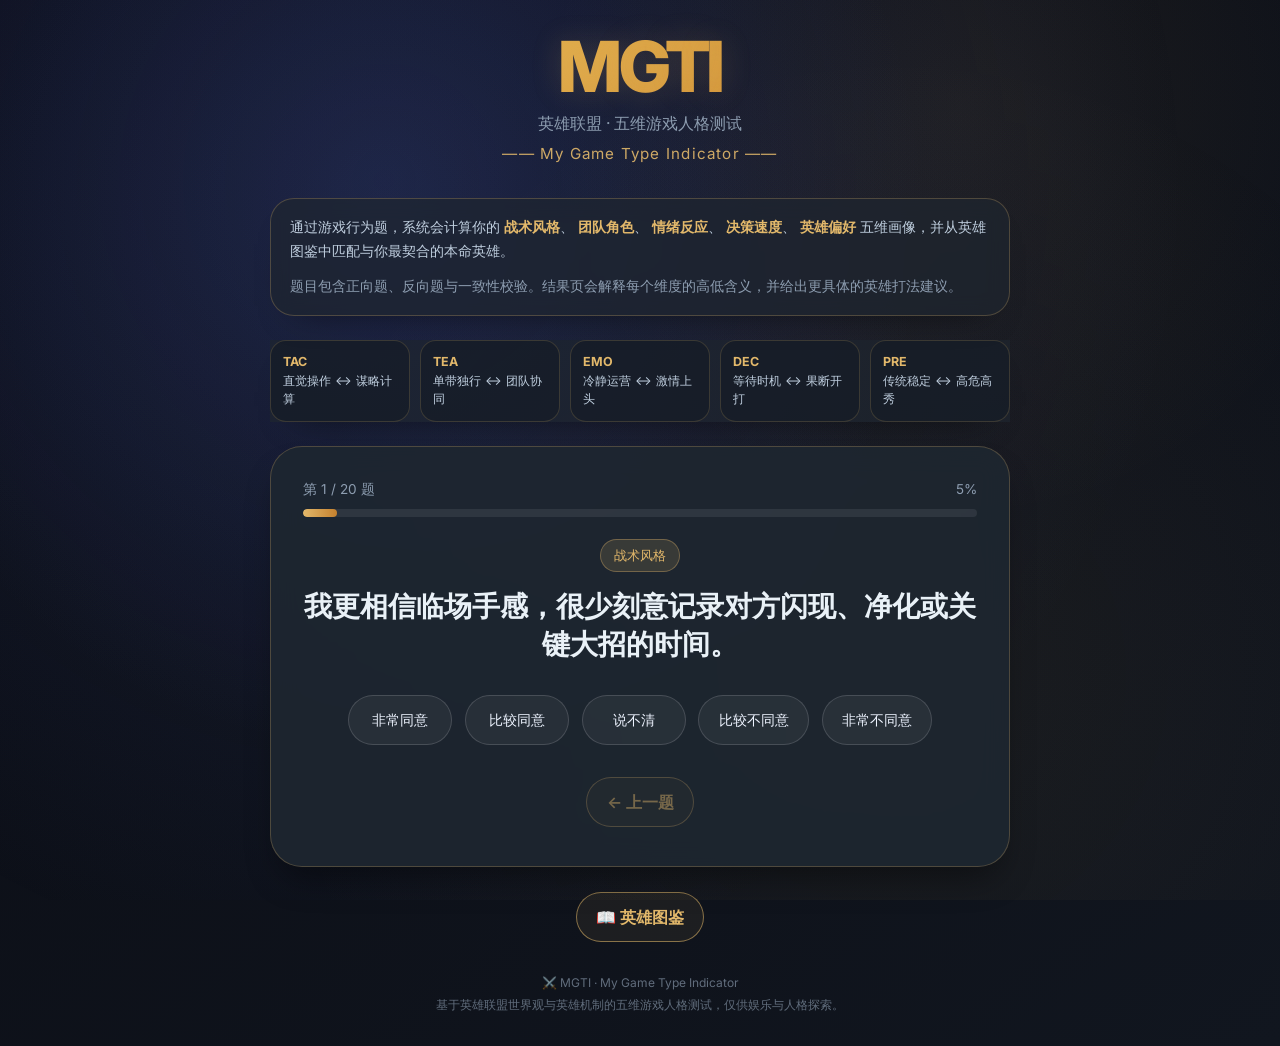
==== commit 8f04a892: "v2.5" ====
--- a/index.html
+++ b/index.html
@@ -3,18 +3,38 @@
 
 <head>
   <meta charset="UTF-8">
-  <meta name="viewport" content="width=device-width, initial-scale=1.0, user-scalable=yes">
+  <meta name="viewport" content="width=device-width, initial-scale=1.0, viewport-fit=cover, user-scalable=yes">
   <meta name="description"
     content="MGTI 英雄联盟人格测试 - 基于 My Game Type Indicator 五维游戏人格体系，通过战术风格、团队角色、情绪反应、决策速度与英雄偏好，匹配与你最契合的本命英雄。">
-  <meta name="keywords" content="英雄联盟,MGTI,My Game Type Indicator,人格测试,英雄联盟测试,本命英雄,符文之地,游戏人格">
+  <meta name="keywords" content="英雄联盟,MGTI,My Game Type Indicator,人格测试,英雄联盟测试,本命英雄,符文之地,游戏人格,LOL测试,英雄匹配">
+  <meta name="author" content="MGTI Project">
+  <meta name="robots" content="index,follow">
   <meta name="theme-color" content="#0a0c14">
+  <meta name="color-scheme" content="dark light">
+  <meta name="format-detection" content="telephone=no">
 
+  <meta property="og:site_name" content="MGTI · My Game Type Indicator">
   <meta property="og:title" content="MGTI · 英雄联盟人格测试 · 召唤你的本命英雄">
-  <meta property="og:description" content="回答 20 道游戏行为题，生成你的 MGTI 五维人格画像，并匹配最契合你的英雄联盟本命英雄。">
+  <meta property="og:description" content="回答游戏行为题，生成你的 TAC / TEA / EMO / DEC / PRE 五维人格画像，并匹配最契合你的英雄联盟本命英雄。">
   <meta property="og:type" content="website">
+  <meta property="og:locale" content="zh_CN">
+  <meta property="og:url" content="/MGTI/">
+  <meta property="og:image" content="/MGTI/assets/og/mgti-og.png">
+  <meta property="og:image:width" content="1200">
+  <meta property="og:image:height" content="630">
+  <meta property="og:image:alt" content="MGTI 英雄联盟五维游戏人格测试封面图">
+
+  <meta name="twitter:card" content="summary_large_image">
+  <meta name="twitter:title" content="MGTI · 英雄联盟人格测试">
+  <meta name="twitter:description" content="通过五维游戏行为画像，匹配你的本命英雄。">
+  <meta name="twitter:image" content="/MGTI/assets/og/mgti-og.png">
 
   <title>MGTI · 英雄联盟人格测试 · 召唤你的本命英雄</title>
 
+  <link rel="canonical" href="/MGTI/">
+  <link rel="manifest" href="manifest.json">
+  <link rel="icon" type="image/png" sizes="192x192" href="assets/icons/icon-192.png">
+  <link rel="apple-touch-icon" href="assets/icons/icon-192.png">
   <link rel="stylesheet" href="frontend/css/style.css">
   <link rel="preconnect" href="https://fonts.googleapis.com">
   <link rel="preconnect" href="https://fonts.gstatic.com" crossorigin>
@@ -22,14 +42,15 @@
     href="https://fonts.googleapis.com/css2?family=Inter:opsz,wght@14..32,300;14..32,400;14..32,600;14..32,700;14..32,800&display=swap"
     rel="stylesheet">
 
+  <script src="frontend/js/config.js" defer></script>
   <script src="frontend/js/data.js" defer></script>
   <script src="frontend/js/test.js" defer></script>
 </head>
 
-<body>
+<body data-page="test">
   <div class="app-container">
     <main id="test-view" class="view active">
-      <div class="hero-bg"></div>
+      <div class="hero-bg" aria-hidden="true"></div>
 
       <div class="content-wrapper">
         <header class="brand">
@@ -40,9 +61,9 @@
 
         <section class="intro-card" aria-label="MGTI 体系介绍" style="margin-bottom: 1.5rem;">
           <div
-            style="background: rgba(20, 28, 38, 0.62); border: 1px solid rgba(255, 255, 255, 0.08); border-radius: 24px; padding: 1rem 1.2rem; color: #c0cfdf; font-size: 0.9rem; line-height: 1.7; backdrop-filter: blur(10px);">
+            style="background: rgba(30, 38, 48, 0.82); border: 1px solid rgba(226, 184, 107, 0.25); border-radius: 24px; padding: 1rem 1.2rem; color: #c0cfdf; font-size: 0.9rem; line-height: 1.7; backdrop-filter: blur(10px);">
             <p>
-              通过 20 道游戏行为题，系统会计算你的
+              通过游戏行为题，系统会计算你的
               <strong style="color:#e2b86b;">战术风格</strong>、
               <strong style="color:#e2b86b;">团队角色</strong>、
               <strong style="color:#e2b86b;">情绪反应</strong>、
@@ -50,6 +71,35 @@
               <strong style="color:#e2b86b;">英雄偏好</strong>
               五维画像，并从英雄图鉴中匹配与你最契合的本命英雄。
             </p>
+            <p style="margin-top: 0.65rem; color: #8d9db0;">
+              题目包含正向题、反向题与一致性校验。结果页会解释每个维度的高低含义，并给出更具体的英雄打法建议。
+            </p>
+          </div>
+        </section>
+
+        <section class="intro-card" aria-label="五维说明" style="margin-bottom: 1.5rem;">
+          <div
+            style="display: grid; grid-template-columns: repeat(auto-fit, minmax(120px, 1fr)); gap: 0.6rem; font-size: 0.78rem; color: #c0cfdf;">
+            <div
+              style="background: rgba(20,28,38,.62); border: 1px solid rgba(226,184,107,.18); border-radius: 16px; padding: .75rem;">
+              <strong style="color:#e2b86b;">TAC</strong><br>直觉操作 ↔ 谋略计算
+            </div>
+            <div
+              style="background: rgba(20,28,38,.62); border: 1px solid rgba(226,184,107,.18); border-radius: 16px; padding: .75rem;">
+              <strong style="color:#e2b86b;">TEA</strong><br>单带独行 ↔ 团队协同
+            </div>
+            <div
+              style="background: rgba(20,28,38,.62); border: 1px solid rgba(226,184,107,.18); border-radius: 16px; padding: .75rem;">
+              <strong style="color:#e2b86b;">EMO</strong><br>冷静运营 ↔ 激情上头
+            </div>
+            <div
+              style="background: rgba(20,28,38,.62); border: 1px solid rgba(226,184,107,.18); border-radius: 16px; padding: .75rem;">
+              <strong style="color:#e2b86b;">DEC</strong><br>等待时机 ↔ 果断开打
+            </div>
+            <div
+              style="background: rgba(20,28,38,.62); border: 1px solid rgba(226,184,107,.18); border-radius: 16px; padding: .75rem;">
+              <strong style="color:#e2b86b;">PRE</strong><br>传统稳定 ↔ 高危高秀
+            </div>
           </div>
         </section>
 
@@ -73,7 +123,7 @@
         </section>
 
         <nav class="nav-links" aria-label="页面导航">
-          <a href="catalog.html" class="btn-outline">📖 英雄图鉴</a>
+          <a href="catalog.html" class="btn-outline" data-track="open_catalog">📖 英雄图鉴</a>
         </nav>
 
         <footer style="text-align: center; margin-top: 2rem; font-size: 0.75rem; opacity: 0.65;">
@@ -89,6 +139,19 @@
       本页面需要启用 JavaScript 才能开始 MGTI 测试。
     </div>
   </noscript>
+
+  <script>
+    (function registerMGTIServiceWorker() {
+      if (!("serviceWorker" in navigator)) return;
+      if (window.location.protocol === "file:") return;
+
+      window.addEventListener("load", function () {
+        navigator.serviceWorker.register("./sw.js").catch(function (error) {
+          console.warn("[MGTI] Service Worker 注册失败：", error);
+        });
+      });
+    })();
+  </script>
 </body>
 
 </html>
--- a/frontend/css/style.css
+++ b/frontend/css/style.css
@@ -2,6 +2,7 @@
    MGTI · My Game Type Indicator
    英雄联盟五维游戏人格测试
    Global Style Sheet
+   Updated: contrast / loading / mobile touch / share / future UI states
    ========================================================= */
 
 /* ==================== CSS Variables ==================== */
@@ -12,10 +13,14 @@
   --bg-3: #141c26;
   --bg-4: #1b2633;
 
-  --card-bg: rgba(20, 28, 38, 0.86);
-  --card-bg-soft: rgba(20, 28, 38, 0.62);
-  --card-border: rgba(255, 255, 255, 0.08);
-  --card-border-strong: rgba(226, 184, 107, 0.42);
+  /* 卡片区分度增强：低亮度屏幕下也能看出层级 */
+  --card-bg: rgba(30, 38, 48, 0.92);
+  --card-bg-soft: rgba(30, 38, 48, 0.7);
+  --card-border: rgba(226, 184, 107, 0.25);
+  --card-border-strong: rgba(226, 184, 107, 0.54);
+  --card-glow: rgba(226, 184, 107, 0.16);
+  --surface-hover: rgba(255, 255, 255, 0.075);
+  --surface-active: rgba(226, 184, 107, 0.18);
 
   --text-main: #e9f1f7;
   --text-sub: #c0cfdf;
@@ -30,7 +35,11 @@
 
   --blue-soft: rgba(80, 100, 200, 0.15);
   --danger: #ff6b6b;
+  --danger-soft: rgba(255, 107, 107, 0.14);
   --success: #7ddc9b;
+  --success-soft: rgba(125, 220, 155, 0.14);
+  --info: #8fb9ff;
+  --info-soft: rgba(143, 185, 255, 0.13);
 
   --shadow-soft: 0 20px 35px -12px rgba(0, 0, 0, 0.45);
   --shadow-strong: 0 28px 60px rgba(0, 0, 0, 0.55);
@@ -46,7 +55,9 @@
 
   --ease-out: cubic-bezier(0.2, 0.9, 0.4, 1.1);
   --ease-soft: cubic-bezier(0.22, 1, 0.36, 1);
-}
+  --focus-ring: 0 0 0 4px rgba(226, 184, 107, 0.14);
+}
+
 
 /* ==================== Reset ==================== */
 * {
@@ -181,7 +192,8 @@
 
 .question-card:hover,
 .result-card:hover {
-  border-color: rgba(255, 255, 255, 0.12);
+  border-color: var(--card-border-strong);
+  box-shadow: 0 24px 48px -26px rgba(0, 0, 0, 0.72), 0 0 0 1px rgba(226, 184, 107, 0.04);
 }
 
 .intro-card {
@@ -195,6 +207,25 @@
   color: var(--gold);
   font-size: 1rem;
   opacity: 0.95;
+}
+
+.loading::before {
+  content: "⚔️";
+  display: inline-block;
+  margin-right: 0.45rem;
+  transform-origin: 50% 50%;
+  animation: spin 1s linear infinite;
+}
+
+.champion-grid>.loading {
+  grid-column: 1 / -1;
+  min-height: 180px;
+  display: flex;
+  align-items: center;
+  justify-content: center;
+  border-radius: var(--radius-xl);
+  border: 1px dashed rgba(226, 184, 107, 0.22);
+  background: rgba(30, 38, 48, 0.52);
 }
 
 /* ==================== Progress ==================== */
@@ -263,8 +294,8 @@
 
 .option-btn {
   min-width: 104px;
-  min-height: 44px;
-  padding: 0.8rem 1.2rem;
+  min-height: 48px;
+  padding: 0.82rem 1.2rem;
   border-radius: 60px;
   border: 1px solid rgba(255, 255, 255, 0.15);
   background: rgba(255, 255, 255, 0.05);
@@ -281,7 +312,20 @@
   background: rgba(210, 180, 100, 0.2);
   border-color: var(--gold);
   transform: translateY(-2px);
-  box-shadow: 0 10px 22px rgba(0, 0, 0, 0.22);
+  box-shadow: 0 10px 22px rgba(0, 0, 0, 0.22), var(--focus-ring);
+}
+
+.option-btn:focus-visible {
+  outline: none;
+  border-color: var(--gold);
+  box-shadow: var(--focus-ring);
+}
+
+.option-btn.is-selected,
+.option-btn[aria-pressed="true"] {
+  background: linear-gradient(135deg, rgba(226, 184, 107, 0.25), rgba(197, 129, 46, 0.18));
+  border-color: rgba(226, 184, 107, 0.75);
+  color: #fff8e8;
 }
 
 .option-btn:active {
@@ -323,6 +367,15 @@
   box-shadow: 0 16px 32px rgba(197, 129, 46, 0.3);
 }
 
+.btn-primary:focus-visible,
+.btn-outline:focus-visible,
+.search-input:focus-visible,
+.sort-filter:focus-visible,
+.dim-filter:focus-visible {
+  outline: none;
+  box-shadow: var(--focus-ring);
+}
+
 .btn-outline {
   border: 1px solid rgba(226, 184, 107, 0.55);
   background: rgba(226, 184, 107, 0.07);
@@ -409,6 +462,35 @@
   justify-content: center;
   gap: 0.8rem;
   margin-top: 1.6rem;
+}
+
+#share-result-btn {
+  position: relative;
+  overflow: hidden;
+  background: rgba(0, 0, 0, 0.3);
+  border: 1px solid transparent;
+  border-image: linear-gradient(45deg, var(--gold), var(--gold-dark)) 1;
+  color: #ffe4a5;
+}
+
+#share-result-btn::before {
+  content: "🔗";
+  margin-right: 0.4rem;
+  filter: drop-shadow(0 0 8px rgba(226, 184, 107, 0.28));
+}
+
+#share-result-btn::after {
+  content: "";
+  position: absolute;
+  inset: 0;
+  background: linear-gradient(110deg, transparent 0%, rgba(255, 255, 255, 0.12) 45%, transparent 70%);
+  transform: translateX(-120%);
+  transition: transform 0.45s ease;
+  pointer-events: none;
+}
+
+#share-result-btn:hover::after {
+  transform: translateX(120%);
 }
 
 /* ==================== Catalog Page ==================== */
@@ -450,7 +532,8 @@
 }
 
 .search-input,
-.sort-filter {
+.sort-filter,
+.dim-filter {
   width: 100%;
   min-height: 46px;
   border-radius: var(--radius-pill);
@@ -470,13 +553,15 @@
   color: rgba(141, 157, 176, 0.75);
 }
 
-.sort-filter {
+.sort-filter,
+.dim-filter {
   padding: 0 1rem;
   cursor: pointer;
 }
 
 .search-input:focus,
-.sort-filter:focus {
+.sort-filter:focus,
+.dim-filter:focus {
   border-color: rgba(226, 184, 107, 0.72);
   box-shadow: 0 0 0 4px rgba(226, 184, 107, 0.1);
   background: rgba(20, 28, 38, 0.92);
@@ -538,8 +623,18 @@
 
 .champion-card:hover {
   transform: translateY(-5px);
-  border-color: rgba(226, 184, 107, 0.42);
-  box-shadow: 0 22px 44px -24px rgba(0, 0, 0, 0.9);
+  border-color: rgba(226, 184, 107, 0.48);
+  box-shadow: 0 22px 44px -24px rgba(0, 0, 0, 0.9), 0 0 0 1px rgba(226, 184, 107, 0.06);
+}
+
+.champion-card:focus-visible {
+  outline: none;
+  border-color: var(--gold);
+  box-shadow: 0 22px 44px -24px rgba(0, 0, 0, 0.9), var(--focus-ring);
+}
+
+.champion-card.is-hidden {
+  display: none;
 }
 
 .champion-card:hover::before {
@@ -787,6 +882,163 @@
   line-height: 1.7;
 }
 
+
+/* ==================== Result Explanation & Consistency ==================== */
+.dimension-explanation,
+#dimension-explanation {
+  margin-top: 1rem;
+  padding: 1rem;
+  border-radius: var(--radius-lg);
+  border: 1px solid rgba(226, 184, 107, 0.18);
+  background:
+    linear-gradient(135deg, rgba(226, 184, 107, 0.08), rgba(255, 255, 255, 0.035));
+  color: var(--text-sub);
+}
+
+.dimension-explanation h4,
+#dimension-explanation h4 {
+  margin-bottom: 0.65rem;
+  color: var(--gold-strong);
+  font-size: 0.95rem;
+}
+
+.dimension-explanation-list {
+  display: grid;
+  gap: 0.55rem;
+}
+
+.dimension-explanation-item {
+  display: grid;
+  grid-template-columns: 72px 1fr;
+  gap: 0.65rem;
+  align-items: start;
+  padding: 0.65rem 0.7rem;
+  border-radius: var(--radius-md);
+  background: rgba(255, 255, 255, 0.038);
+  border: 1px solid rgba(255, 255, 255, 0.06);
+}
+
+.dimension-explanation-item strong {
+  color: var(--gold);
+  font-size: 0.86rem;
+}
+
+.dimension-explanation-item span {
+  color: var(--text-sub);
+  font-size: 0.86rem;
+  line-height: 1.65;
+}
+
+.consistency-warning,
+.answer-warning,
+.mgti-warning {
+  margin: 1rem 0;
+  padding: 0.85rem 1rem;
+  border-radius: var(--radius-lg);
+  border: 1px solid rgba(255, 107, 107, 0.42);
+  background: linear-gradient(135deg, var(--danger-soft), rgba(255, 255, 255, 0.03));
+  color: #ffd2d2;
+  line-height: 1.7;
+}
+
+.consistency-warning strong,
+.answer-warning strong,
+.mgti-warning strong {
+  color: #ffb3b3;
+}
+
+.mgti-success {
+  margin: 1rem 0;
+  padding: 0.85rem 1rem;
+  border-radius: var(--radius-lg);
+  border: 1px solid rgba(125, 220, 155, 0.38);
+  background: linear-gradient(135deg, var(--success-soft), rgba(255, 255, 255, 0.03));
+  color: #d9ffe6;
+  line-height: 1.7;
+}
+
+/* ==================== Generic Error / Empty States ==================== */
+.mgti-error-card,
+.error-card,
+.empty-state {
+  width: 100%;
+  padding: 1.4rem 1.2rem;
+  border-radius: var(--radius-xl);
+  border: 1px solid rgba(255, 107, 107, 0.28);
+  background:
+    radial-gradient(circle at 50% 0%, rgba(255, 107, 107, 0.11), transparent 55%),
+    rgba(30, 38, 48, 0.88);
+  color: var(--text-sub);
+  text-align: center;
+  box-shadow: var(--shadow-soft);
+}
+
+.mgti-error-card h2,
+.error-card h2,
+.empty-state h2 {
+  color: var(--text-main);
+  margin-bottom: 0.5rem;
+}
+
+.mgti-error-card p,
+.error-card p,
+.empty-state p {
+  color: var(--text-sub);
+  line-height: 1.75;
+}
+
+/* ==================== Catalog Progressive Loading ==================== */
+.catalog-load-more,
+.load-more-wrap {
+  grid-column: 1 / -1;
+  display: flex;
+  justify-content: center;
+  margin: 1.1rem 0 0.2rem;
+}
+
+.load-more-btn,
+#load-more-btn {
+  min-height: 46px;
+  padding: 0.72rem 1.35rem;
+  border-radius: var(--radius-pill);
+  border: 1px solid rgba(226, 184, 107, 0.55);
+  background: rgba(226, 184, 107, 0.08);
+  color: var(--gold);
+  font-weight: 650;
+  cursor: pointer;
+  transition: transform 0.2s ease, background 0.2s ease, border-color 0.2s ease, box-shadow 0.2s ease;
+}
+
+.load-more-btn:hover,
+#load-more-btn:hover {
+  transform: translateY(-2px);
+  background: rgba(226, 184, 107, 0.16);
+  border-color: rgba(226, 184, 107, 0.85);
+  box-shadow: var(--focus-ring);
+}
+
+.catalog-load-sentinel {
+  grid-column: 1 / -1;
+  min-height: 1px;
+}
+
+/* ==================== Future Radar / Compare Compatibility ==================== */
+.compare-panel,
+.hero-compare-panel,
+.radar-panel {
+  margin-top: 1rem;
+  padding: 1rem;
+  border-radius: var(--radius-lg);
+  border: 1px solid rgba(226, 184, 107, 0.18);
+  background: rgba(255, 255, 255, 0.035);
+}
+
+.compare-panel canvas,
+.hero-compare-panel canvas,
+.radar-panel canvas {
+  max-width: 100%;
+}
+
 /* ==================== Toast ==================== */
 #mgti-toast {
   position: fixed;
@@ -794,13 +1046,18 @@
   bottom: 24px;
   transform: translateX(-50%);
   z-index: 9999;
+  max-width: min(92vw, 520px);
   padding: 0.75rem 1rem;
   border-radius: var(--radius-pill);
-  background: rgba(20, 28, 38, 0.95);
-  border: 1px solid rgba(226, 184, 107, 0.55);
+  background: rgba(30, 38, 48, 0.96);
+  border: 1px solid rgba(226, 184, 107, 0.62);
   color: var(--gold);
   box-shadow: 0 12px 30px rgba(0, 0, 0, 0.35);
   font-size: 0.9rem;
+  line-height: 1.5;
+  text-align: center;
+  backdrop-filter: blur(12px);
+  animation: toastIn 0.22s var(--ease-soft);
 }
 
 /* ==================== Footer ==================== */
@@ -828,6 +1085,57 @@
 
 ::-webkit-scrollbar-thumb:hover {
   background: rgba(226, 184, 107, 0.5);
+}
+
+
+/* ==================== Enhanced Form & Banner States ==================== */
+.filter-bar:has(#dim-filter),
+.filter-bar:has(.dim-filter) {
+  grid-template-columns: minmax(220px, 1fr) minmax(150px, 210px) minmax(150px, 210px);
+  max-width: 980px;
+}
+
+.result-count {
+  color: var(--gold);
+  font-weight: 650;
+}
+
+#resume-banner {
+  color: var(--text-main);
+  box-shadow: 0 14px 30px -18px rgba(226, 184, 107, 0.75);
+}
+
+#resume-banner button {
+  min-height: 34px;
+  touch-action: manipulation;
+}
+
+.intro-card>div {
+  background: var(--card-bg-soft) !important;
+  border-color: var(--card-border) !important;
+  box-shadow: 0 18px 36px -28px rgba(0, 0, 0, 0.75);
+}
+
+/* 这些类名给后续 JS 扩展使用，不影响当前页面 */
+.is-visually-hidden {
+  position: absolute !important;
+  width: 1px !important;
+  height: 1px !important;
+  padding: 0 !important;
+  margin: -1px !important;
+  overflow: hidden !important;
+  clip: rect(0, 0, 0, 0) !important;
+  white-space: nowrap !important;
+  border: 0 !important;
+}
+
+.is-loading {
+  pointer-events: none;
+  opacity: 0.72;
+}
+
+.no-scroll {
+  overflow: hidden;
 }
 
 /* ==================== Animations ==================== */
@@ -882,6 +1190,28 @@
   }
 }
 
+@keyframes spin {
+  0% {
+    transform: rotate(0deg);
+  }
+
+  100% {
+    transform: rotate(360deg);
+  }
+}
+
+@keyframes toastIn {
+  from {
+    opacity: 0;
+    transform: translate(-50%, 12px);
+  }
+
+  to {
+    opacity: 1;
+    transform: translate(-50%, 0);
+  }
+}
+
 @keyframes modalIn {
   from {
     opacity: 0;
@@ -900,7 +1230,9 @@
     padding: 1.5rem 1rem;
   }
 
-  .filter-bar {
+  .filter-bar,
+  .filter-bar:has(#dim-filter),
+  .filter-bar:has(.dim-filter) {
     grid-template-columns: 1fr;
     max-width: 640px;
   }
@@ -951,6 +1283,8 @@
 
   .option-btn {
     width: 100%;
+    min-height: 52px;
+    padding: 0.9rem 1rem;
   }
 
   .nav-links,
@@ -1026,6 +1360,16 @@
   .dim-value {
     width: 38px;
     font-size: 0.76rem;
+  }
+
+  .dimension-explanation-item {
+    grid-template-columns: 1fr;
+    gap: 0.25rem;
+  }
+
+  #mgti-toast {
+    bottom: 16px;
+    border-radius: 18px;
   }
 }
 
@@ -1053,7 +1397,8 @@
     transition-duration: 0.001ms !important;
   }
 
-  .hero-bg {
+  .hero-bg,
+  .loading::before {
     animation: none;
   }
 }
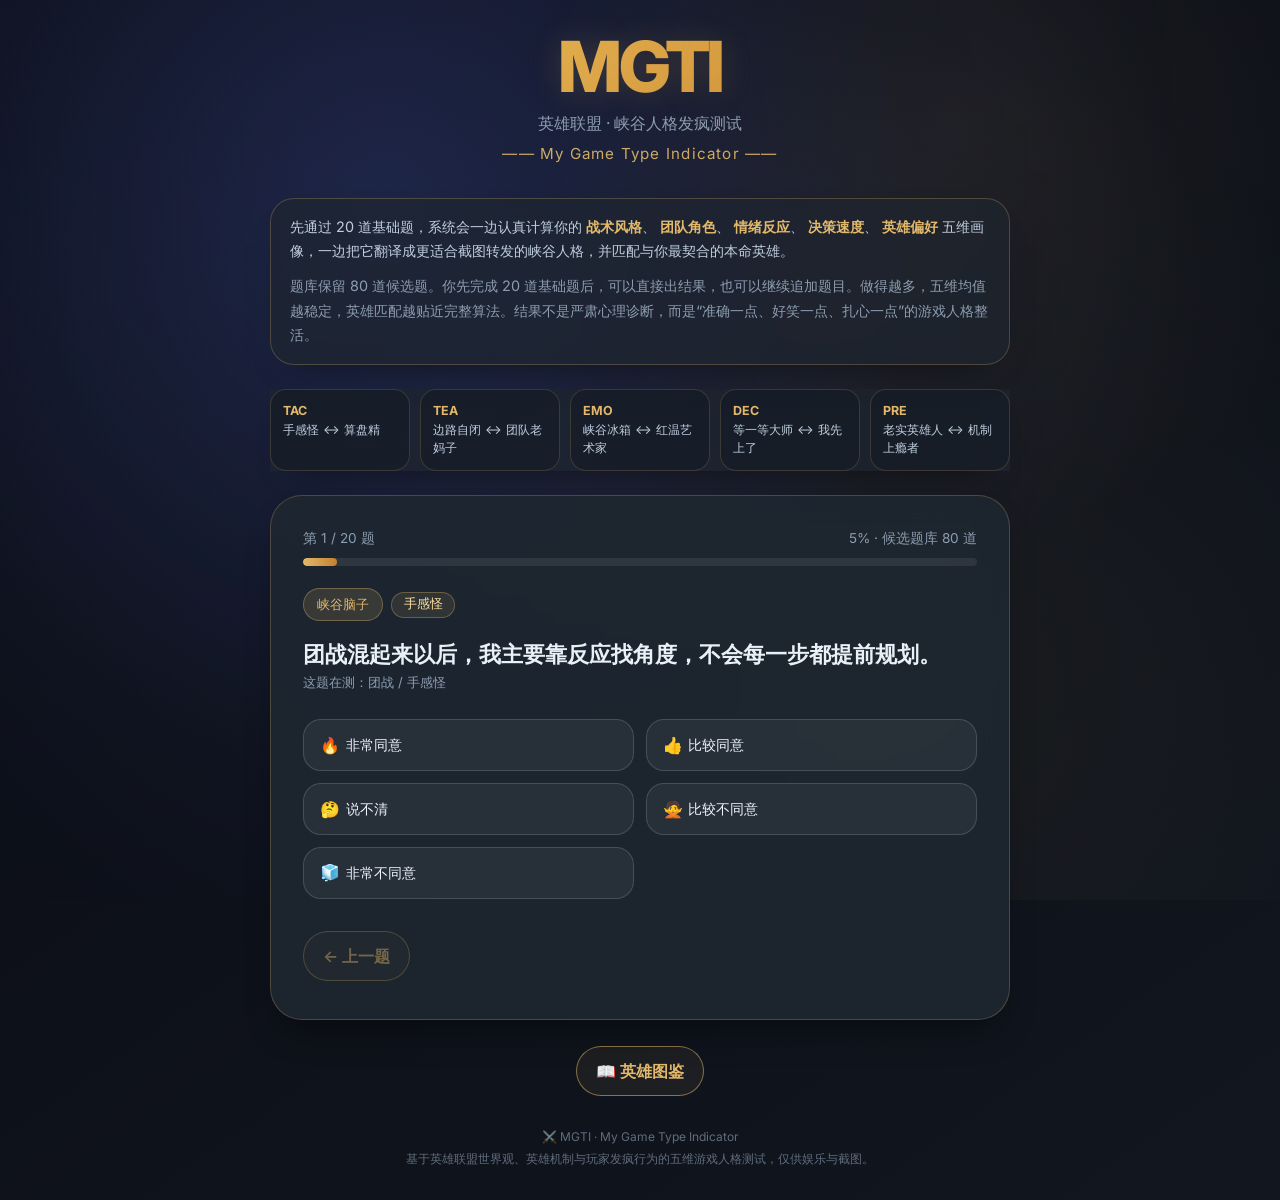
==== commit 68405848: "v2.6" ====
--- a/index.html
+++ b/index.html
@@ -5,7 +5,7 @@
   <meta charset="UTF-8">
   <meta name="viewport" content="width=device-width, initial-scale=1.0, viewport-fit=cover, user-scalable=yes">
   <meta name="description"
-    content="MGTI 英雄联盟人格测试 - 基于 My Game Type Indicator 五维游戏人格体系，通过战术风格、团队角色、情绪反应、决策速度与英雄偏好，匹配与你最契合的本命英雄。">
+    content="MGTI 峡谷人格发疯测试 - 先做 20 道基础题，可选择继续追加题目，测出你的峡谷精神状态、本命英雄和五维游戏人格。">
   <meta name="keywords" content="英雄联盟,MGTI,My Game Type Indicator,人格测试,英雄联盟测试,本命英雄,符文之地,游戏人格,LOL测试,英雄匹配">
   <meta name="author" content="MGTI Project">
   <meta name="robots" content="index,follow">
@@ -14,8 +14,8 @@
   <meta name="format-detection" content="telephone=no">
 
   <meta property="og:site_name" content="MGTI · My Game Type Indicator">
-  <meta property="og:title" content="MGTI · 英雄联盟人格测试 · 召唤你的本命英雄">
-  <meta property="og:description" content="回答游戏行为题，生成你的 TAC / TEA / EMO / DEC / PRE 五维人格画像，并匹配最契合你的英雄联盟本命英雄。">
+  <meta property="og:title" content="MGTI · 峡谷人格发疯测试 · 测出你的本命英雄">
+  <meta property="og:description" content="先回答 20 道基础题，也可以继续追加题目，测出你的峡谷人格、本命英雄和一点扎心诊断。">
   <meta property="og:type" content="website">
   <meta property="og:locale" content="zh_CN">
   <meta property="og:url" content="/MGTI/">
@@ -29,7 +29,7 @@
   <meta name="twitter:description" content="通过五维游戏行为画像，匹配你的本命英雄。">
   <meta name="twitter:image" content="/MGTI/assets/og/mgti-og.png">
 
-  <title>MGTI · 英雄联盟人格测试 · 召唤你的本命英雄</title>
+  <title>MGTI · 峡谷人格发疯测试 · 测出你的本命英雄</title>
 
   <link rel="canonical" href="/MGTI/">
   <link rel="manifest" href="manifest.json">
@@ -55,7 +55,7 @@
       <div class="content-wrapper">
         <header class="brand">
           <h1>MGTI</h1>
-          <p>英雄联盟 · 五维游戏人格测试</p>
+          <p>英雄联盟 · 峡谷人格发疯测试</p>
           <div class="brand-sub">—— My Game Type Indicator ——</div>
         </header>
 
@@ -63,16 +63,16 @@
           <div
             style="background: rgba(30, 38, 48, 0.82); border: 1px solid rgba(226, 184, 107, 0.25); border-radius: 24px; padding: 1rem 1.2rem; color: #c0cfdf; font-size: 0.9rem; line-height: 1.7; backdrop-filter: blur(10px);">
             <p>
-              通过游戏行为题，系统会计算你的
+              先通过 20 道基础题，系统会一边认真计算你的
               <strong style="color:#e2b86b;">战术风格</strong>、
               <strong style="color:#e2b86b;">团队角色</strong>、
               <strong style="color:#e2b86b;">情绪反应</strong>、
               <strong style="color:#e2b86b;">决策速度</strong>、
               <strong style="color:#e2b86b;">英雄偏好</strong>
-              五维画像，并从英雄图鉴中匹配与你最契合的本命英雄。
+              五维画像，一边把它翻译成更适合截图转发的峡谷人格，并匹配与你最契合的本命英雄。
             </p>
             <p style="margin-top: 0.65rem; color: #8d9db0;">
-              题目包含正向题、反向题与一致性校验。结果页会解释每个维度的高低含义，并给出更具体的英雄打法建议。
+              题库保留 80 道候选题。你先完成 20 道基础题后，可以直接出结果，也可以继续追加题目。做得越多，五维均值越稳定，英雄匹配越贴近完整算法。结果不是严肃心理诊断，而是“准确一点、好笑一点、扎心一点”的游戏人格整活。
             </p>
           </div>
         </section>
@@ -80,25 +80,20 @@
         <section class="intro-card" aria-label="五维说明" style="margin-bottom: 1.5rem;">
           <div
             style="display: grid; grid-template-columns: repeat(auto-fit, minmax(120px, 1fr)); gap: 0.6rem; font-size: 0.78rem; color: #c0cfdf;">
-            <div
-              style="background: rgba(20,28,38,.62); border: 1px solid rgba(226,184,107,.18); border-radius: 16px; padding: .75rem;">
-              <strong style="color:#e2b86b;">TAC</strong><br>直觉操作 ↔ 谋略计算
+            <div style="background: rgba(20,28,38,.62); border: 1px solid rgba(226,184,107,.18); border-radius: 16px; padding: .75rem;">
+              <strong style="color:#e2b86b;">TAC</strong><br>手感怪 ↔ 算盘精
             </div>
-            <div
-              style="background: rgba(20,28,38,.62); border: 1px solid rgba(226,184,107,.18); border-radius: 16px; padding: .75rem;">
-              <strong style="color:#e2b86b;">TEA</strong><br>单带独行 ↔ 团队协同
+            <div style="background: rgba(20,28,38,.62); border: 1px solid rgba(226,184,107,.18); border-radius: 16px; padding: .75rem;">
+              <strong style="color:#e2b86b;">TEA</strong><br>边路自闭 ↔ 团队老妈子
             </div>
-            <div
-              style="background: rgba(20,28,38,.62); border: 1px solid rgba(226,184,107,.18); border-radius: 16px; padding: .75rem;">
-              <strong style="color:#e2b86b;">EMO</strong><br>冷静运营 ↔ 激情上头
+            <div style="background: rgba(20,28,38,.62); border: 1px solid rgba(226,184,107,.18); border-radius: 16px; padding: .75rem;">
+              <strong style="color:#e2b86b;">EMO</strong><br>峡谷冰箱 ↔ 红温艺术家
             </div>
-            <div
-              style="background: rgba(20,28,38,.62); border: 1px solid rgba(226,184,107,.18); border-radius: 16px; padding: .75rem;">
-              <strong style="color:#e2b86b;">DEC</strong><br>等待时机 ↔ 果断开打
+            <div style="background: rgba(20,28,38,.62); border: 1px solid rgba(226,184,107,.18); border-radius: 16px; padding: .75rem;">
+              <strong style="color:#e2b86b;">DEC</strong><br>等一等大师 ↔ 我先上了
             </div>
-            <div
-              style="background: rgba(20,28,38,.62); border: 1px solid rgba(226,184,107,.18); border-radius: 16px; padding: .75rem;">
-              <strong style="color:#e2b86b;">PRE</strong><br>传统稳定 ↔ 高危高秀
+            <div style="background: rgba(20,28,38,.62); border: 1px solid rgba(226,184,107,.18); border-radius: 16px; padding: .75rem;">
+              <strong style="color:#e2b86b;">PRE</strong><br>老实英雄人 ↔ 机制上瘾者
             </div>
           </div>
         </section>
@@ -128,7 +123,7 @@
 
         <footer style="text-align: center; margin-top: 2rem; font-size: 0.75rem; opacity: 0.65;">
           <p>⚔️ MGTI · My Game Type Indicator</p>
-          <p>基于英雄联盟世界观与英雄机制的五维游戏人格测试，仅供娱乐与人格探索。</p>
+          <p>基于英雄联盟世界观、英雄机制与玩家发疯行为的五维游戏人格测试，仅供娱乐与截图。</p>
         </footer>
       </div>
     </main>
@@ -154,4 +149,4 @@
   </script>
 </body>
 
-</html>+</html>
--- a/frontend/css/style.css
+++ b/frontend/css/style.css
@@ -198,6 +198,7 @@
 
 .intro-card {
   animation: fadeInUp 0.45s ease;
+  text-align: left;
 }
 
 .loading {
@@ -217,7 +218,7 @@
   animation: spin 1s linear infinite;
 }
 
-.champion-grid>.loading {
+.champion-grid > .loading {
   grid-column: 1 / -1;
   min-height: 180px;
   display: flex;
@@ -280,7 +281,8 @@
   font-weight: 650;
   margin-bottom: 2rem;
   line-height: 1.35;
-  text-align: center;
+  text-align: left;
+  text-wrap: pretty;
   color: var(--text-main);
 }
 
@@ -414,6 +416,7 @@
 /* ==================== Result ==================== */
 .result-content {
   animation: fadeInUp 0.45s var(--ease-soft);
+  text-align: left;
 }
 
 .result-hero {
@@ -1110,7 +1113,7 @@
   touch-action: manipulation;
 }
 
-.intro-card>div {
+.intro-card > div {
   background: var(--card-bg-soft) !important;
   border-color: var(--card-border) !important;
   box-shadow: 0 18px 36px -28px rgba(0, 0, 0, 0.75);
@@ -1401,4 +1404,483 @@
   .loading::before {
     animation: none;
   }
-}+}
+
+/* ==================== MGTI V3 Fun Layer ==================== */
+.question-kicker {
+  display: flex;
+  align-items: center;
+  justify-content: flex-start;
+  flex-wrap: wrap;
+  gap: 0.55rem;
+  margin-bottom: 1rem;
+}
+
+.question-kicker .dimension-pill {
+  margin-bottom: 0;
+  text-align: left;
+}
+
+.meme-mini-badge,
+.match-badge {
+  display: inline-flex;
+  align-items: center;
+  width: fit-content;
+  border-radius: var(--radius-pill);
+  border: 1px solid rgba(226, 184, 107, 0.32);
+  background: rgba(226, 184, 107, 0.1);
+  color: #ffe1a0;
+  padding: 0.35rem 0.72rem;
+  font-size: 0.8rem;
+  line-height: 1;
+}
+
+.question-hint {
+  margin: -1.2rem 0 1.6rem;
+  color: var(--text-muted);
+  font-size: 0.88rem;
+  line-height: 1.7;
+  text-align: left;
+}
+
+.option-btn {
+  display: inline-flex;
+  align-items: center;
+  justify-content: center;
+  gap: 0.35rem;
+  white-space: normal;
+  line-height: 1.25;
+}
+
+.option-emoji {
+  font-size: 1rem;
+}
+
+.meme-result-hero {
+  text-align: left;
+  border: 1px solid rgba(226, 184, 107, 0.18);
+  background:
+    radial-gradient(circle at 20% 0%, rgba(226, 184, 107, 0.15), transparent 34%),
+    rgba(255, 255, 255, 0.035);
+  border-radius: var(--radius-lg);
+  padding: 1.2rem;
+  margin-bottom: 1rem;
+}
+
+.result-meme-title {
+  font-size: clamp(2rem, 7vw, 3.4rem);
+  line-height: 1.05;
+  letter-spacing: -0.06em;
+  color: #f0c45a;
+  margin: 0.15rem 0 0.45rem;
+  text-align: left;
+  text-wrap: balance;
+}
+
+.result-meme-subtitle,
+.result-hero-title,
+.muted-line {
+  color: var(--text-sub);
+  line-height: 1.8;
+  text-align: left;
+}
+
+.result-hero-name {
+  font-size: clamp(1.4rem, 4vw, 2rem);
+  color: var(--text-main);
+  margin: 0.2rem 0;
+  text-align: left;
+}
+
+.meme-result-hero .hero-avatar-wrap {
+  justify-content: flex-start;
+  margin: 1rem 0;
+}
+
+.meme-roast-card,
+.share-copy-card,
+.consistency-warning,
+.fun-warning {
+  border: 1px solid rgba(226, 184, 107, 0.2);
+  background: rgba(255, 255, 255, 0.04);
+  border-radius: var(--radius-md);
+  padding: 1rem;
+  text-align: left;
+}
+
+.meme-roast-card p,
+.share-copy-card p,
+.consistency-warning p,
+.fun-warning p {
+  text-align: left;
+  margin: 0.35rem 0 0;
+}
+
+.dimension-bar-row {
+  margin: 0.9rem 0;
+}
+
+.dimension-bar-head,
+.dimension-scale {
+  display: flex;
+  justify-content: space-between;
+  gap: 1rem;
+  color: var(--text-sub);
+  font-size: 0.88rem;
+  line-height: 1.5;
+}
+
+.dimension-bar-head strong {
+  color: var(--gold);
+  text-align: right;
+}
+
+.dimension-track {
+  height: 10px;
+  background: rgba(255, 255, 255, 0.08);
+  border-radius: var(--radius-pill);
+  overflow: hidden;
+  margin: 0.45rem 0 0.3rem;
+}
+
+.dimension-fill {
+  height: 100%;
+  border-radius: var(--radius-pill);
+  background: linear-gradient(90deg, rgba(80, 100, 200, 0.8), var(--gold), var(--gold-dark));
+}
+
+.dimension-explanation {
+  display: grid;
+  grid-template-columns: repeat(auto-fit, minmax(210px, 1fr));
+  gap: 0.75rem;
+  margin-top: 1rem;
+}
+
+.dimension-explain-item,
+.diagnosis-card {
+  border-radius: var(--radius-md);
+  background: rgba(255, 255, 255, 0.035);
+  border: 1px solid rgba(255, 255, 255, 0.08);
+  padding: 0.9rem;
+  text-align: left;
+}
+
+.dimension-explain-item strong,
+.diagnosis-card strong {
+  color: var(--gold);
+}
+
+.dimension-explain-item p,
+.diagnosis-card p {
+  margin-top: 0.45rem;
+  color: var(--text-sub);
+  line-height: 1.75;
+  text-align: left;
+}
+
+.diagnosis-grid {
+  display: grid;
+  grid-template-columns: repeat(auto-fit, minmax(220px, 1fr));
+  gap: 0.8rem;
+}
+
+.top-five-list {
+  border-radius: var(--radius-md);
+  background: rgba(255, 255, 255, 0.035);
+  overflow: hidden;
+}
+
+.top-five-item {
+  display: grid;
+  grid-template-columns: auto 36px minmax(0, 1fr) auto;
+  align-items: center;
+  gap: 0.7rem;
+  padding: 0.75rem 0.9rem;
+  border-bottom: 1px solid rgba(255, 255, 255, 0.08);
+}
+
+.top-five-item:last-child {
+  border-bottom: none;
+}
+
+.top-five-item img {
+  width: 36px;
+  height: 36px;
+  border-radius: 50%;
+  object-fit: cover;
+}
+
+.top-five-item small {
+  display: block;
+  color: var(--text-muted);
+  font-size: 0.76rem;
+  margin-top: 0.12rem;
+}
+
+.top-five-item em,
+.rank-num {
+  color: var(--gold);
+  font-style: normal;
+  white-space: nowrap;
+}
+
+.mgti-toast {
+  position: fixed;
+  left: 50%;
+  bottom: 24px;
+  transform: translateX(-50%);
+  z-index: 9999;
+  padding: 0.75rem 1rem;
+  border-radius: var(--radius-pill);
+  background: rgba(20, 28, 38, 0.96);
+  border: 1px solid rgba(226, 184, 107, 0.55);
+  color: var(--gold);
+  box-shadow: 0 12px 30px rgba(0, 0, 0, 0.35);
+  font-size: 0.9rem;
+  max-width: min(92vw, 560px);
+  text-align: left;
+}
+
+.brand p,
+.brand-sub,
+.catalog-header p,
+footer p {
+  text-wrap: balance;
+}
+
+.intro-card p,
+.result-section p,
+.question-text {
+  overflow-wrap: anywhere;
+}
+
+@media (max-width: 640px) {
+  .question-text {
+    font-size: 1.34rem;
+    line-height: 1.42;
+    text-align: left;
+  }
+
+  .question-kicker {
+    justify-content: flex-start;
+  }
+
+  .result-meme-title {
+    font-size: 2.25rem;
+  }
+
+  .top-five-item {
+    grid-template-columns: auto 34px minmax(0, 1fr);
+  }
+
+  .top-five-item em {
+    grid-column: 3;
+    justify-self: start;
+  }
+
+  .dimension-bar-head,
+  .dimension-scale {
+    align-items: flex-start;
+  }
+
+  .dimension-bar-head strong {
+    text-align: right;
+    max-width: 50%;
+  }
+}
+
+
+/* ==================== Progressive Test Choice + Readability Patch ==================== */
+/* 修复题目长句换行后仍然居中的问题。保留标题和头像居中，其余正文以左对齐为主。 */
+#question-area,
+.question-card,
+.question-card * {
+  text-wrap: pretty;
+}
+
+#question-area,
+.question-card {
+  text-align: left !important;
+}
+
+.question-kicker,
+.question-actions {
+  justify-content: flex-start !important;
+  text-align: left !important;
+}
+
+.question-text {
+  max-width: 100% !important;
+  font-size: clamp(1.08rem, 2.6vw, 1.36rem) !important;
+  line-height: 1.58 !important;
+  font-weight: 620 !important;
+  letter-spacing: 0 !important;
+  text-align: left !important;
+  text-wrap: pretty !important;
+  overflow-wrap: break-word !important;
+  word-break: normal !important;
+  margin: 0 0 1.25rem !important;
+}
+
+.question-hint {
+  text-align: left !important;
+  font-size: 0.82rem !important;
+  line-height: 1.65 !important;
+}
+
+.options-list {
+  display: grid !important;
+  grid-template-columns: repeat(2, minmax(0, 1fr)) !important;
+  justify-content: stretch !important;
+  align-items: stretch !important;
+  gap: 0.72rem !important;
+}
+
+.option-btn {
+  width: 100% !important;
+  min-width: 0 !important;
+  min-height: 52px !important;
+  border-radius: 18px !important;
+  justify-content: flex-start !important;
+  text-align: left !important;
+  white-space: normal !important;
+  line-height: 1.42 !important;
+  padding: 0.86rem 1rem !important;
+}
+
+.option-btn span:not(.option-emoji) {
+  display: block !important;
+  text-align: left !important;
+  flex: 1 1 auto !important;
+}
+
+.option-emoji {
+  flex: 0 0 auto !important;
+}
+
+.choice-gate-card {
+  text-align: left;
+  border: 1px solid rgba(226, 184, 107, 0.28);
+  background:
+    radial-gradient(circle at 14% 0%, rgba(226, 184, 107, 0.16), transparent 34%),
+    rgba(255, 255, 255, 0.04);
+  border-radius: var(--radius-xl);
+  padding: clamp(1.1rem, 3vw, 1.6rem);
+}
+
+.choice-gate-eyebrow {
+  display: inline-flex;
+  align-items: center;
+  border-radius: var(--radius-pill);
+  padding: 0.28rem 0.72rem;
+  margin-bottom: 0.9rem;
+  color: var(--gold);
+  border: 1px solid rgba(226, 184, 107, 0.38);
+  background: rgba(226, 184, 107, 0.1);
+  font-size: 0.78rem;
+  font-weight: 680;
+}
+
+.choice-gate-title {
+  font-size: clamp(1.28rem, 3.8vw, 2rem);
+  line-height: 1.22;
+  margin: 0 0 0.8rem;
+  color: var(--text-main);
+  text-align: left;
+  text-wrap: pretty;
+}
+
+.choice-gate-text,
+.choice-accuracy-box p {
+  color: var(--text-sub);
+  line-height: 1.8;
+  margin: 0;
+  text-align: left;
+  overflow-wrap: break-word;
+}
+
+.choice-accuracy-box {
+  margin-top: 1rem;
+  padding: 0.9rem;
+  border-radius: var(--radius-md);
+  border: 1px solid rgba(255, 255, 255, 0.08);
+  background: rgba(0, 0, 0, 0.18);
+}
+
+.choice-accuracy-head {
+  display: flex;
+  justify-content: space-between;
+  gap: 1rem;
+  margin-bottom: 0.5rem;
+  color: var(--text-sub);
+  font-size: 0.9rem;
+}
+
+.choice-accuracy-head strong {
+  color: var(--gold);
+}
+
+.choice-accuracy-track {
+  height: 10px;
+  overflow: hidden;
+  border-radius: var(--radius-pill);
+  background: rgba(255, 255, 255, 0.08);
+  margin-bottom: 0.65rem;
+}
+
+.choice-accuracy-fill {
+  height: 100%;
+  border-radius: var(--radius-pill);
+  background: linear-gradient(90deg, var(--gold), var(--gold-dark));
+  transition: width 0.25s ease;
+}
+
+.choice-gate-actions {
+  display: flex;
+  flex-wrap: wrap;
+  gap: 0.75rem;
+  margin-top: 1.1rem;
+  justify-content: flex-start;
+}
+
+.choice-back-btn {
+  margin-top: 0.95rem;
+  padding: 0;
+  border: none;
+  background: transparent;
+  color: var(--text-muted);
+  cursor: pointer;
+  text-align: left;
+  font-size: 0.86rem;
+}
+
+.choice-back-btn:hover {
+  color: var(--gold);
+}
+
+.intro-card,
+.intro-card p,
+#resume-banner,
+#resume-banner span {
+  text-align: left !important;
+}
+
+@media (max-width: 640px) {
+  .question-text {
+    font-size: 1.08rem !important;
+    line-height: 1.62 !important;
+  }
+
+  .options-list {
+    grid-template-columns: 1fr !important;
+  }
+
+  .choice-gate-actions {
+    flex-direction: column;
+  }
+
+  .choice-gate-actions .btn-primary,
+  .choice-gate-actions .btn-outline {
+    width: 100%;
+  }
+}
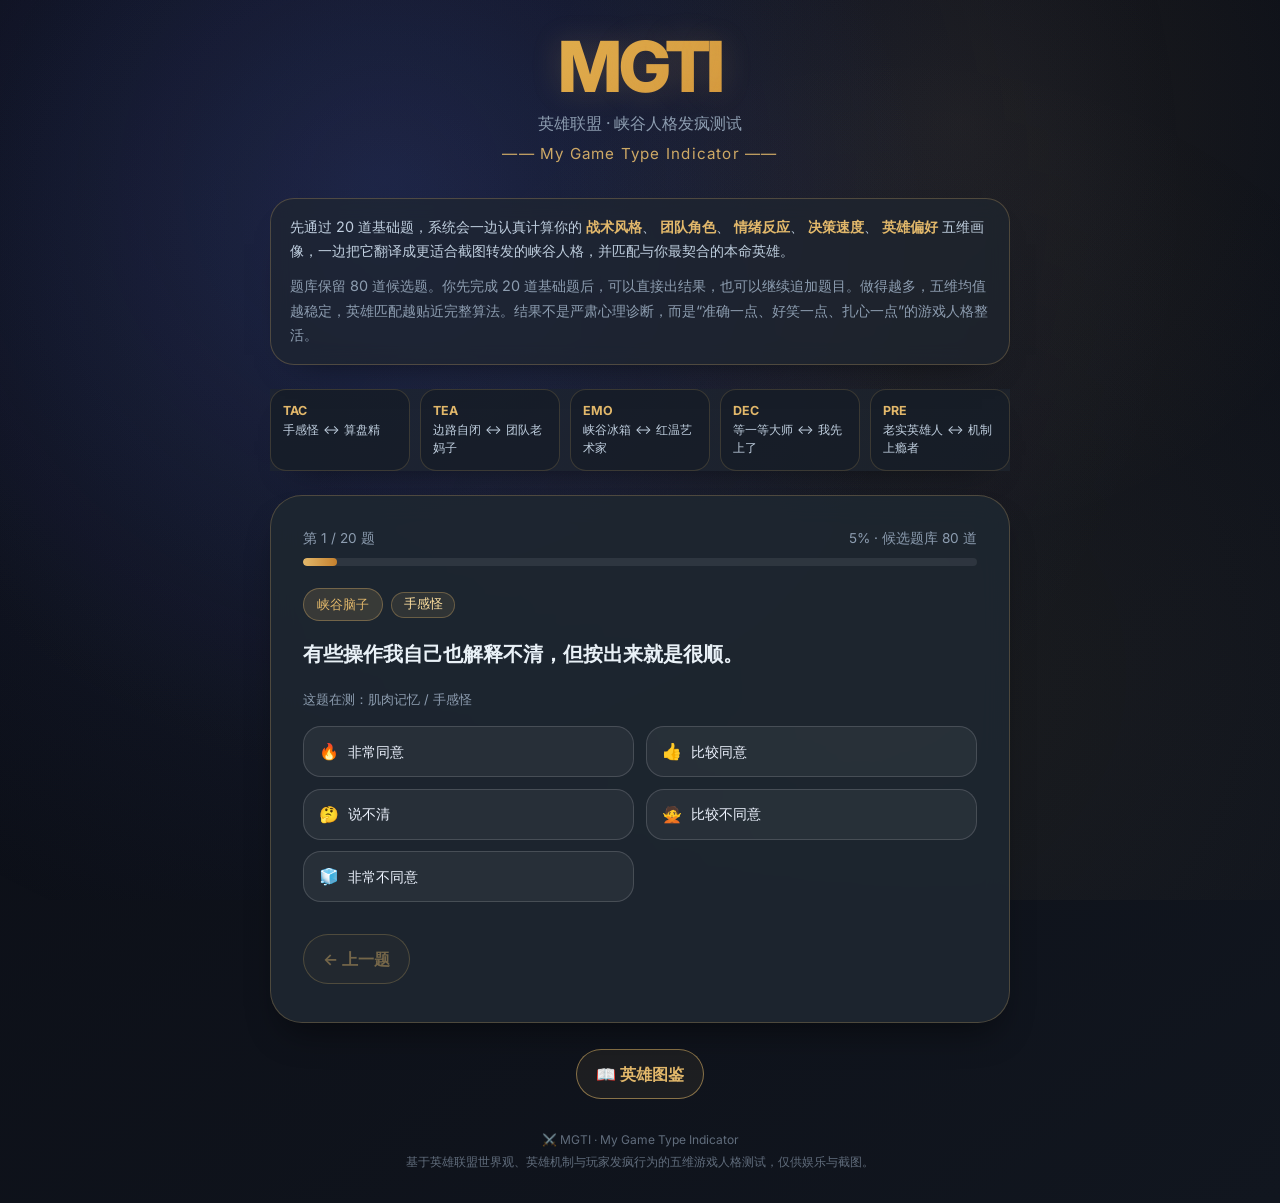
==== commit a8bef1a1: "v3.0" ====
--- a/index.html
+++ b/index.html
@@ -35,16 +35,16 @@
   <link rel="manifest" href="manifest.json">
   <link rel="icon" type="image/png" sizes="192x192" href="assets/icons/icon-192.png">
   <link rel="apple-touch-icon" href="assets/icons/icon-192.png">
-  <link rel="stylesheet" href="frontend/css/style.css">
+  <link rel="stylesheet" href="frontend/css/style.css?v=mgti-gate-v4">
   <link rel="preconnect" href="https://fonts.googleapis.com">
   <link rel="preconnect" href="https://fonts.gstatic.com" crossorigin>
   <link
     href="https://fonts.googleapis.com/css2?family=Inter:opsz,wght@14..32,300;14..32,400;14..32,600;14..32,700;14..32,800&display=swap"
     rel="stylesheet">
 
-  <script src="frontend/js/config.js" defer></script>
-  <script src="frontend/js/data.js" defer></script>
-  <script src="frontend/js/test.js" defer></script>
+  <script src="frontend/js/config.js?v=mgti-gate-v4" defer></script>
+  <script src="frontend/js/data.js?v=mgti-gate-v4" defer></script>
+  <script src="frontend/js/test.js?v=mgti-gate-v4" defer></script>
 </head>
 
 <body data-page="test">
@@ -141,7 +141,9 @@
       if (window.location.protocol === "file:") return;
 
       window.addEventListener("load", function () {
-        navigator.serviceWorker.register("./sw.js").catch(function (error) {
+        navigator.serviceWorker.register("./sw.js?v=mgti-gate-v4").then(function (registration) {
+          registration.update && registration.update();
+        }).catch(function (error) {
           console.warn("[MGTI] Service Worker 注册失败：", error);
         });
       });
--- a/frontend/css/style.css
+++ b/frontend/css/style.css
@@ -1884,3 +1884,115 @@
     width: 100%;
   }
 }
+
+
+/* ==================== Gate Choice Fix v4 · Definitive Readability Overrides ==================== */
+/* 这一段专门压掉题目区域继承到的居中样式。问题正文和选项一律左对齐，避免长句自动换行后仍然居中。 */
+body #question-area {
+  text-align: left !important;
+}
+
+body #question-area .progress-wrap,
+body #question-area .question-kicker,
+body #question-area .question-actions,
+body #question-area .choice-gate-card,
+body #question-area .choice-accuracy-box {
+  text-align: left !important;
+}
+
+body #question-area .question-kicker,
+body #question-area .question-actions {
+  display: flex !important;
+  justify-content: flex-start !important;
+  align-items: center !important;
+}
+
+body #question-area .question-text,
+body #question-area h2.question-text {
+  display: block !important;
+  width: 100% !important;
+  max-width: 100% !important;
+  margin: 0 0 1.15rem 0 !important;
+  text-align: left !important;
+  font-size: clamp(1.02rem, 2.35vw, 1.28rem) !important;
+  line-height: 1.66 !important;
+  font-weight: 620 !important;
+  letter-spacing: 0 !important;
+  text-wrap: pretty !important;
+  overflow-wrap: break-word !important;
+  word-break: normal !important;
+  hyphens: auto !important;
+}
+
+body #question-area .question-hint {
+  width: 100% !important;
+  text-align: left !important;
+  font-size: 0.8rem !important;
+  line-height: 1.65 !important;
+  margin: 0 0 1rem 0 !important;
+}
+
+body #question-area .options-list {
+  display: grid !important;
+  grid-template-columns: repeat(2, minmax(0, 1fr)) !important;
+  justify-content: stretch !important;
+  align-items: stretch !important;
+  gap: 0.72rem !important;
+  width: 100% !important;
+  margin-top: 1rem !important;
+}
+
+body #question-area .option-btn {
+  display: flex !important;
+  align-items: center !important;
+  justify-content: flex-start !important;
+  gap: 0.55rem !important;
+  width: 100% !important;
+  min-width: 0 !important;
+  min-height: 50px !important;
+  border-radius: 18px !important;
+  text-align: left !important;
+  white-space: normal !important;
+  font-size: 0.88rem !important;
+  line-height: 1.42 !important;
+  padding: 0.82rem 0.95rem !important;
+}
+
+body #question-area .option-btn span:not(.option-emoji) {
+  display: block !important;
+  flex: 1 1 auto !important;
+  min-width: 0 !important;
+  text-align: left !important;
+}
+
+body #question-area .choice-gate-title {
+  text-align: left !important;
+  font-size: clamp(1.22rem, 3.4vw, 1.72rem) !important;
+  line-height: 1.32 !important;
+}
+
+body #question-area .choice-gate-text,
+body #question-area .choice-accuracy-box p,
+body #question-area .choice-back-btn {
+  text-align: left !important;
+}
+
+body #question-area .choice-gate-actions {
+  justify-content: flex-start !important;
+}
+
+@media (max-width: 640px) {
+  body #question-area .question-text,
+  body #question-area h2.question-text {
+    font-size: 1.03rem !important;
+    line-height: 1.68 !important;
+  }
+
+  body #question-area .options-list {
+    grid-template-columns: 1fr !important;
+  }
+
+  body #question-area .option-btn {
+    font-size: 0.86rem !important;
+  }
+}
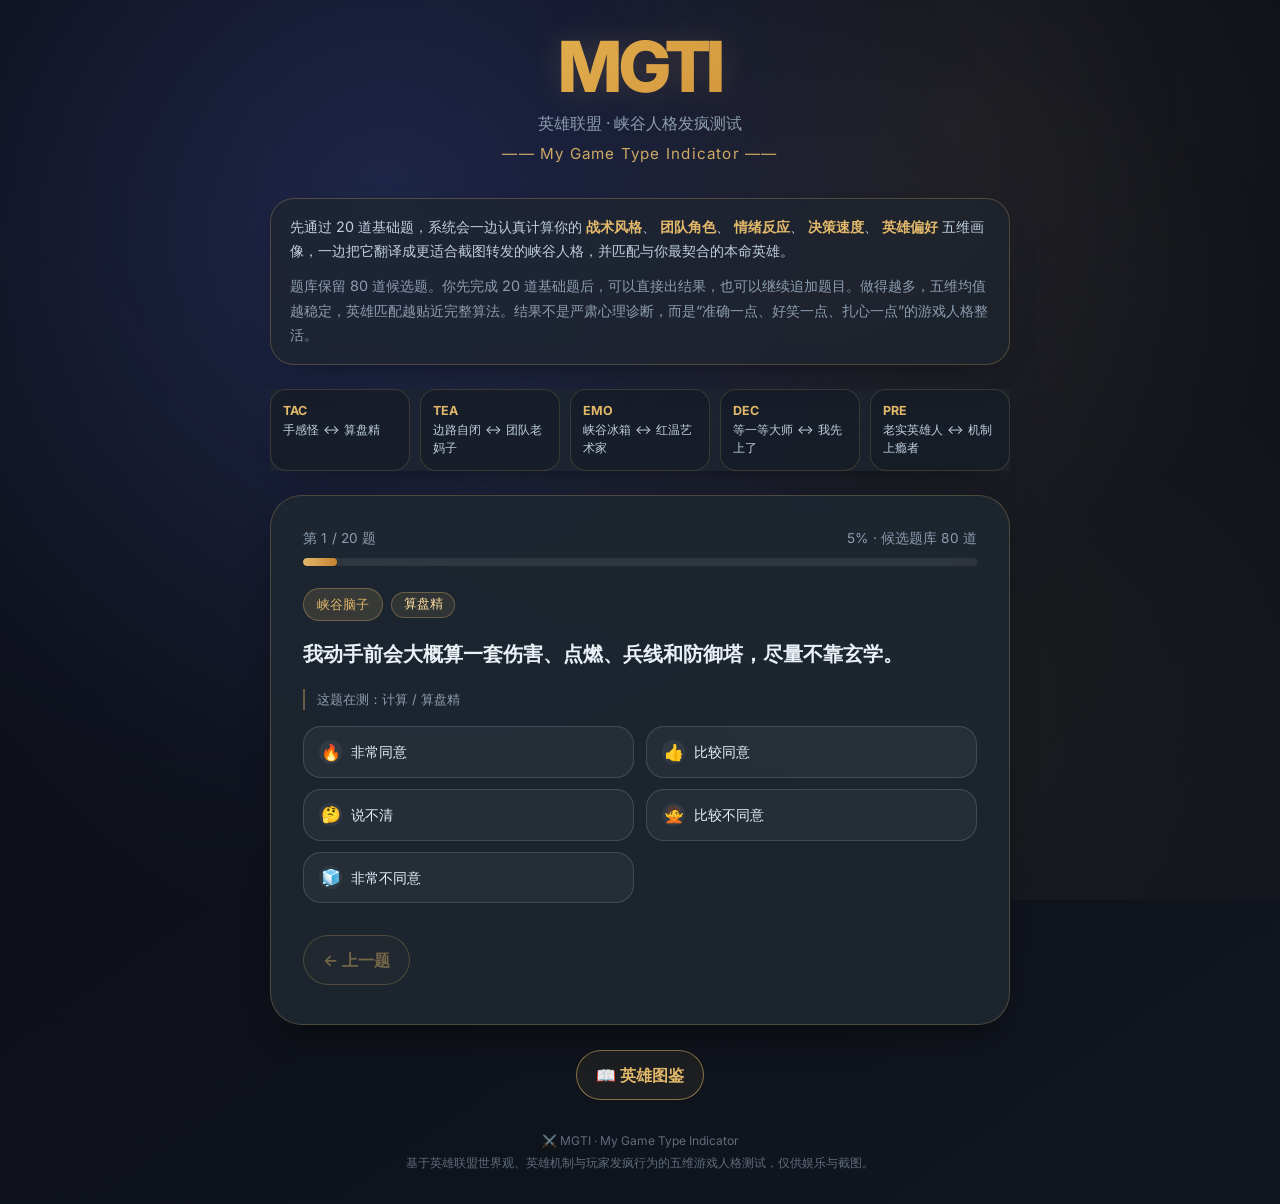
==== commit 75a1f3cf: "v3.5" ====
--- a/index.html
+++ b/index.html
@@ -35,16 +35,17 @@
   <link rel="manifest" href="manifest.json">
   <link rel="icon" type="image/png" sizes="192x192" href="assets/icons/icon-192.png">
   <link rel="apple-touch-icon" href="assets/icons/icon-192.png">
-  <link rel="stylesheet" href="frontend/css/style.css?v=mgti-gate-v4">
+  <link rel="stylesheet" href="frontend/css/style.css?v=mgti-answer-state-v51">
   <link rel="preconnect" href="https://fonts.googleapis.com">
   <link rel="preconnect" href="https://fonts.gstatic.com" crossorigin>
   <link
     href="https://fonts.googleapis.com/css2?family=Inter:opsz,wght@14..32,300;14..32,400;14..32,600;14..32,700;14..32,800&display=swap"
     rel="stylesheet">
 
-  <script src="frontend/js/config.js?v=mgti-gate-v4" defer></script>
-  <script src="frontend/js/data.js?v=mgti-gate-v4" defer></script>
-  <script src="frontend/js/test.js?v=mgti-gate-v4" defer></script>
+  <script src="frontend/js/config.js?v=mgti-answer-state-v51" defer></script>
+  <script src="frontend/js/data.js?v=mgti-answer-state-v51" defer></script>
+  <script src="frontend/js/analytics.js?v=mgti-answer-state-v51" defer></script>
+  <script src="frontend/js/test.js?v=mgti-answer-state-v51" defer></script>
 </head>
 
 <body data-page="test">
@@ -141,7 +142,7 @@
       if (window.location.protocol === "file:") return;
 
       window.addEventListener("load", function () {
-        navigator.serviceWorker.register("./sw.js?v=mgti-gate-v4").then(function (registration) {
+        navigator.serviceWorker.register("./sw.js?v=mgti-answer-state-v51").then(function (registration) {
           registration.update && registration.update();
         }).catch(function (error) {
           console.warn("[MGTI] Service Worker 注册失败：", error);
--- a/frontend/css/style.css
+++ b/frontend/css/style.css
@@ -1996,3 +1996,105 @@
     font-size: 0.86rem !important;
   }
 }
+
+/* ==================== Answer State Fix v5.1 · Anti Sticky Highlight ==================== */
+/* 只允许 .is-selected / aria-pressed=true 表示“已选择”。hover 与 focus 只做轻提示，避免下一题误以为已选。 */
+body #question-area .option-btn {
+  position: relative !important;
+  background: rgba(255, 255, 255, 0.045) !important;
+  border-color: rgba(255, 255, 255, 0.14) !important;
+  box-shadow: none !important;
+  outline: none !important;
+  -webkit-tap-highlight-color: transparent !important;
+}
+
+body #question-area .option-btn:not(.is-selected):not([aria-pressed="true"]) {
+  color: #e8f0fb !important;
+}
+
+body #question-area .option-btn:focus:not(:focus-visible) {
+  outline: none !important;
+  box-shadow: none !important;
+}
+
+body #question-area .option-btn:focus-visible:not(.is-selected):not([aria-pressed="true"]) {
+  background: rgba(255, 255, 255, 0.065) !important;
+  border-color: rgba(226, 184, 107, 0.34) !important;
+  box-shadow: 0 0 0 3px rgba(226, 184, 107, 0.12) !important;
+  transform: none !important;
+}
+
+body #question-area .option-btn.is-selected,
+body #question-area .option-btn[aria-pressed="true"] {
+  background:
+    linear-gradient(135deg, rgba(226, 184, 107, 0.28), rgba(197, 129, 46, 0.20)),
+    rgba(255, 255, 255, 0.055) !important;
+  border-color: rgba(226, 184, 107, 0.88) !important;
+  color: #fff8e8 !important;
+  box-shadow:
+    0 12px 28px rgba(0, 0, 0, 0.24),
+    0 0 0 1px rgba(226, 184, 107, 0.18),
+    inset 0 0 0 1px rgba(255, 255, 255, 0.06) !important;
+  transform: translateY(-1px) !important;
+}
+
+body #question-area .option-btn.is-selected::before,
+body #question-area .option-btn[aria-pressed="true"]::before {
+  content: "✓";
+  display: inline-flex;
+  align-items: center;
+  justify-content: center;
+  width: 1.15rem;
+  height: 1.15rem;
+  border-radius: 999px;
+  flex: 0 0 auto;
+  margin-right: 0.05rem;
+  background: rgba(226, 184, 107, 0.22);
+  color: #ffe5a6;
+  font-size: 0.72rem;
+  font-weight: 800;
+}
+
+body #question-area .option-btn.is-answering {
+  pointer-events: none !important;
+}
+
+@media (hover: hover) and (pointer: fine) {
+  body #question-area .option-btn:hover:not(.is-selected):not([aria-pressed="true"]) {
+    background: rgba(226, 184, 107, 0.095) !important;
+    border-color: rgba(226, 184, 107, 0.42) !important;
+    box-shadow: 0 8px 18px rgba(0, 0, 0, 0.18) !important;
+    transform: translateY(-1px) !important;
+  }
+}
+
+@media (hover: none), (pointer: coarse) {
+  body #question-area .option-btn:hover:not(.is-selected):not([aria-pressed="true"]),
+  body #question-area .option-btn:active:not(.is-selected):not([aria-pressed="true"]) {
+    background: rgba(255, 255, 255, 0.045) !important;
+    border-color: rgba(255, 255, 255, 0.14) !important;
+    box-shadow: none !important;
+    transform: none !important;
+  }
+}
+
+body #question-area .option-emoji {
+  width: 1.45rem;
+  height: 1.45rem;
+  display: inline-flex !important;
+  align-items: center;
+  justify-content: center;
+  flex: 0 0 auto;
+  border-radius: 999px;
+  background: rgba(255, 255, 255, 0.06);
+}
+
+body #question-area .question-card-note,
+body #question-area .question-hint {
+  border-left: 2px solid rgba(226, 184, 107, 0.38);
+  padding-left: 0.75rem;
+}
+
+body #question-area .progress-meta {
+  letter-spacing: 0.01em;
+}
